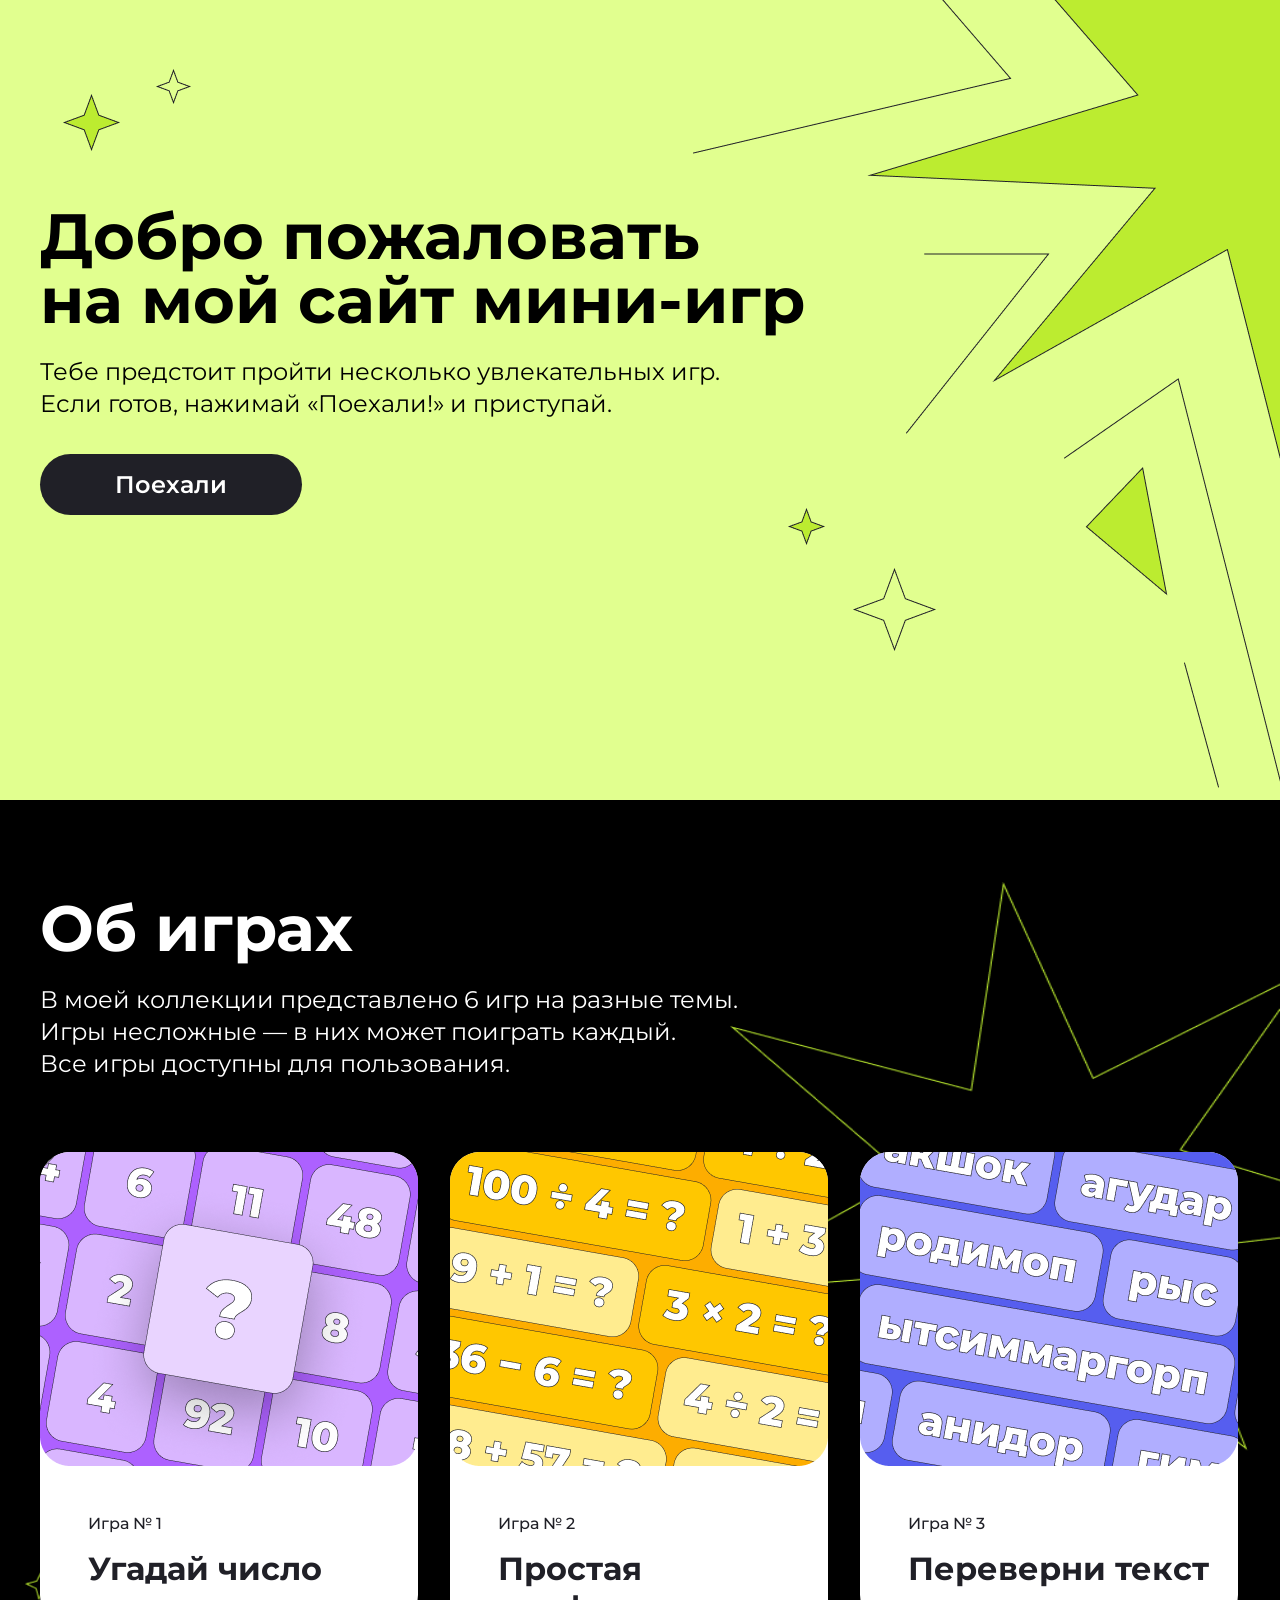
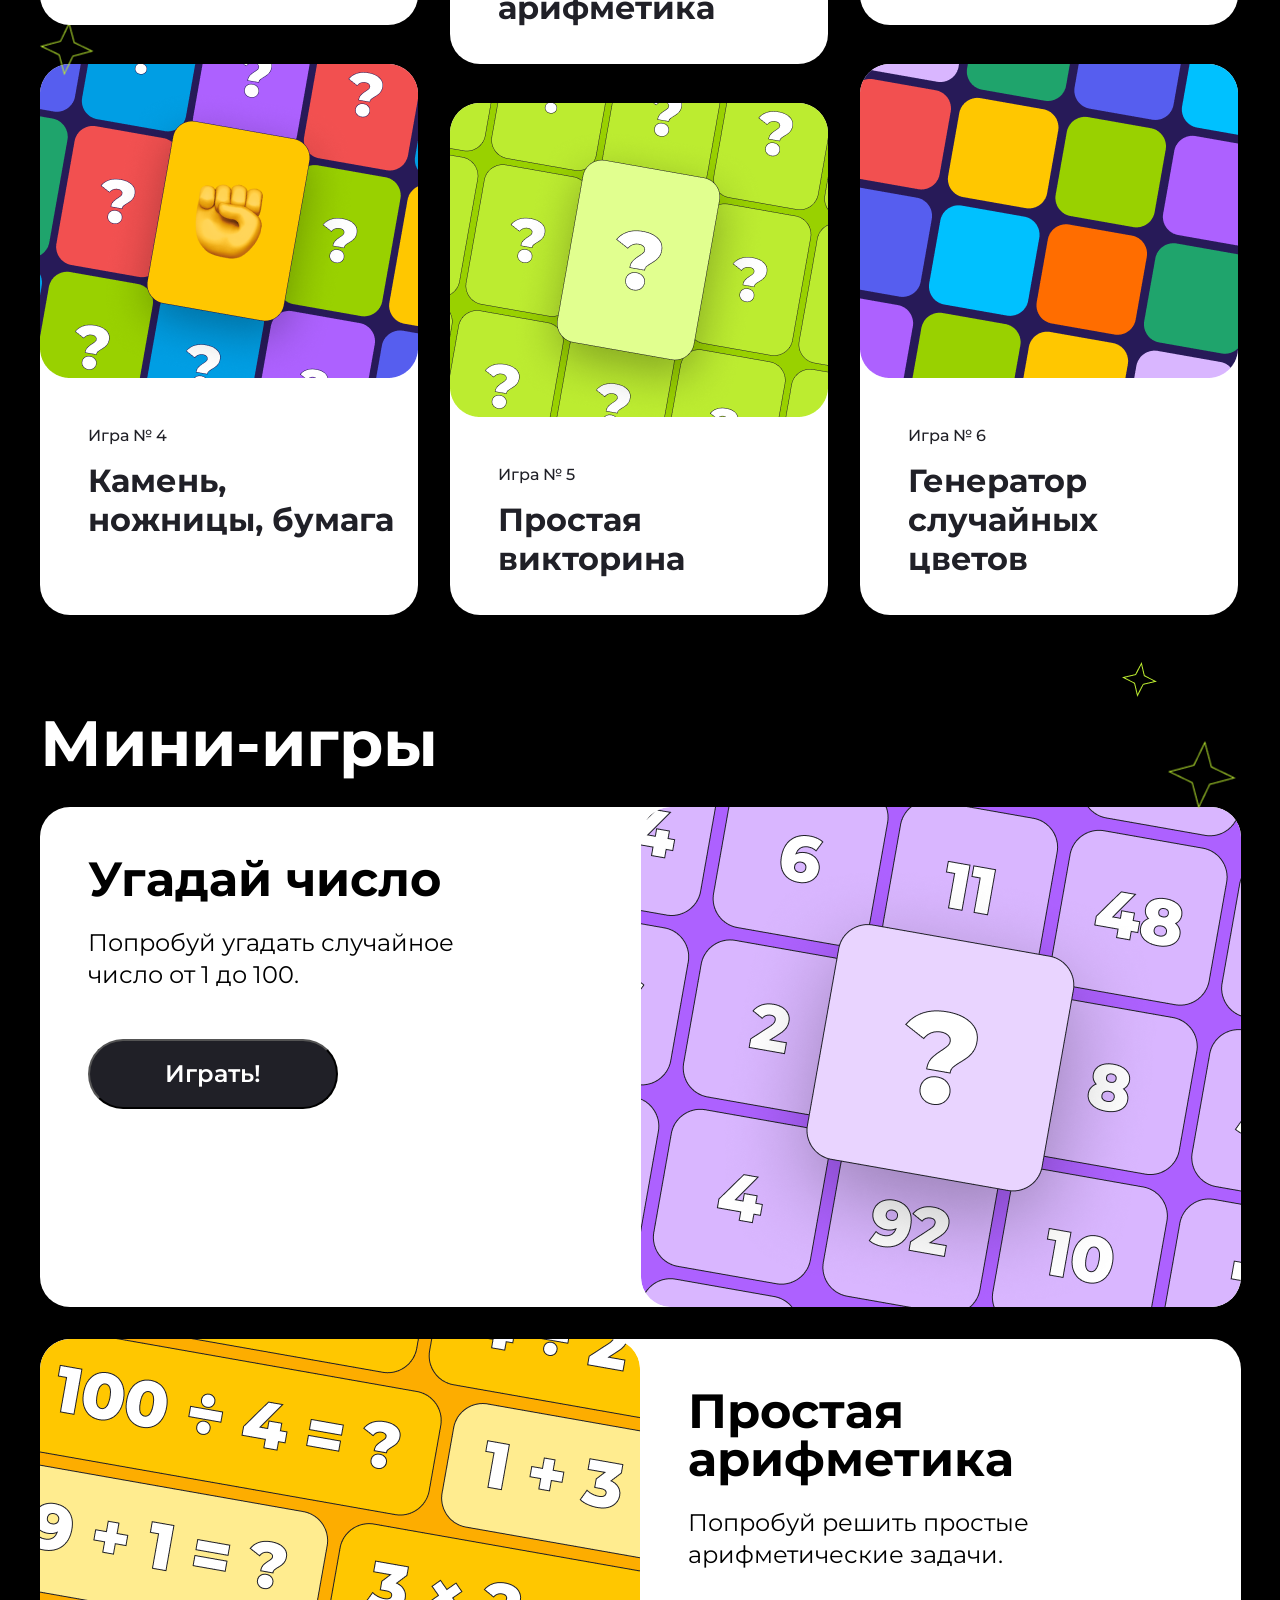
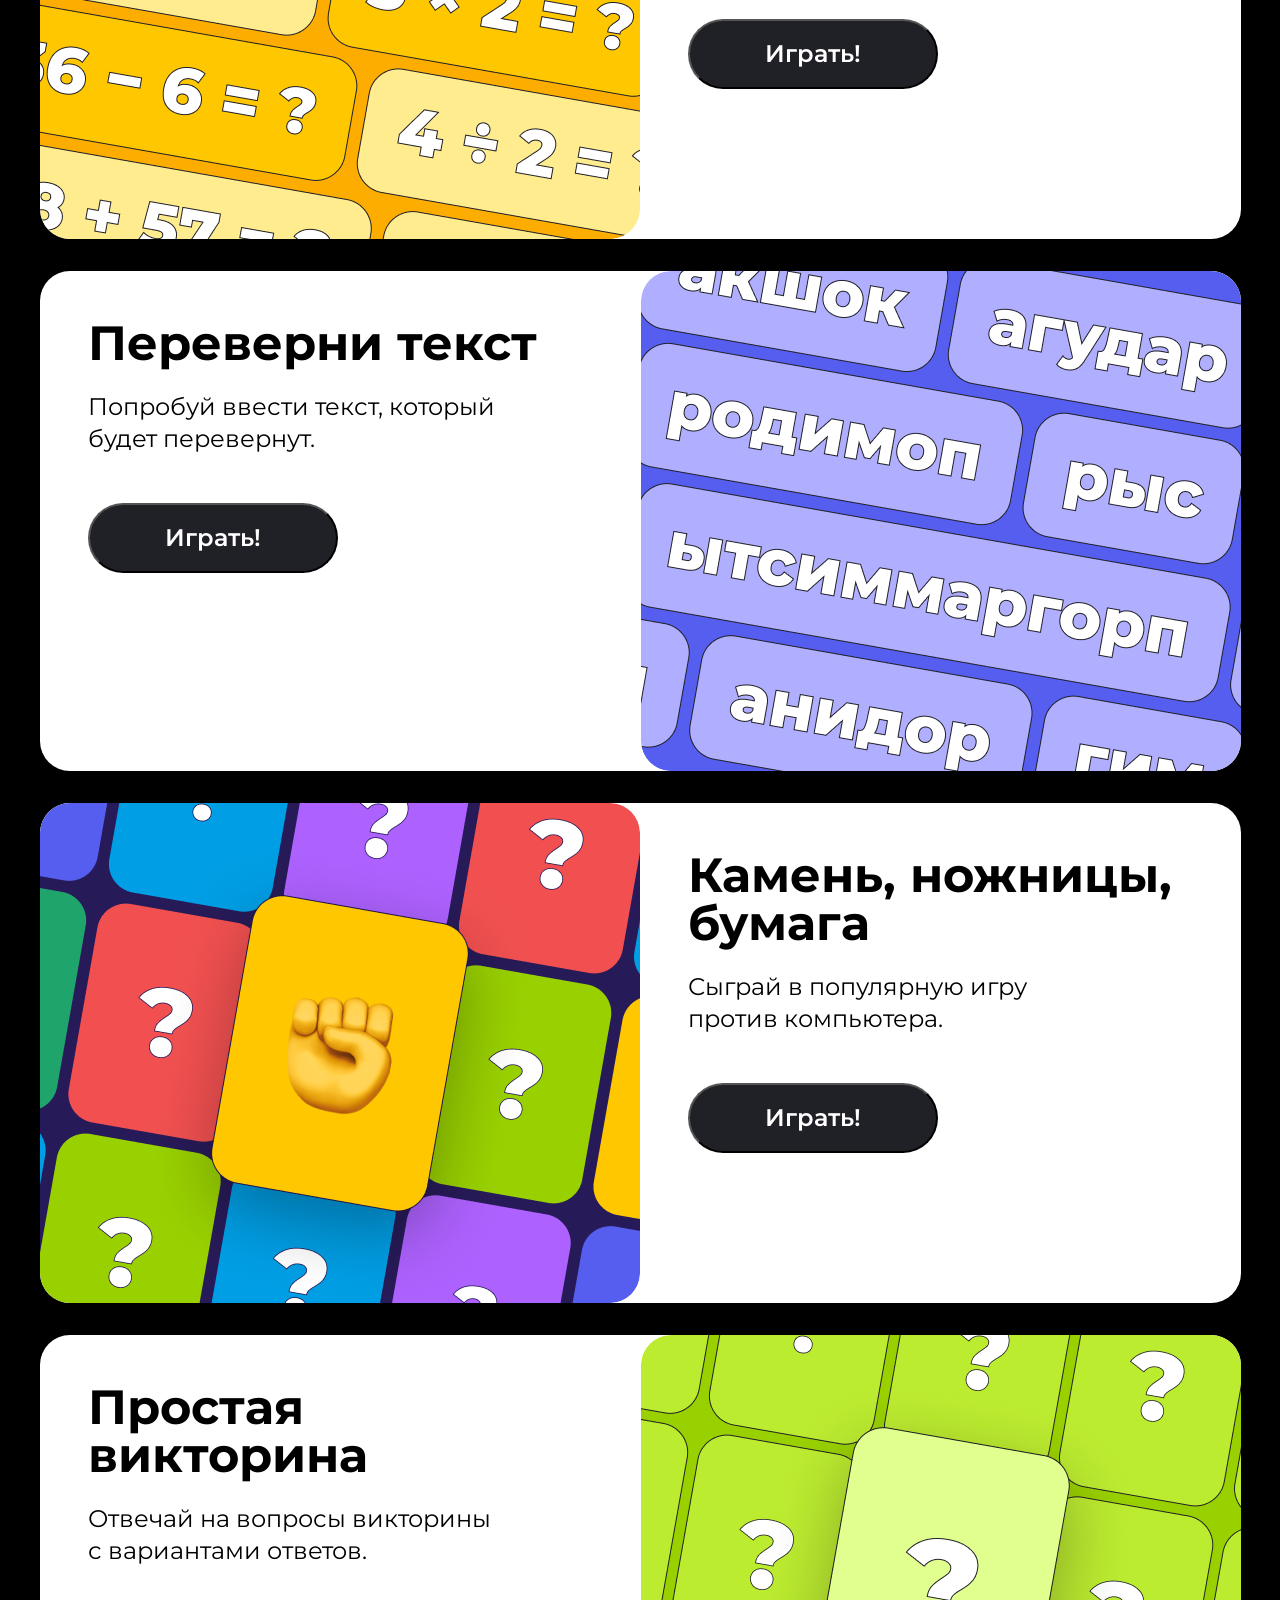
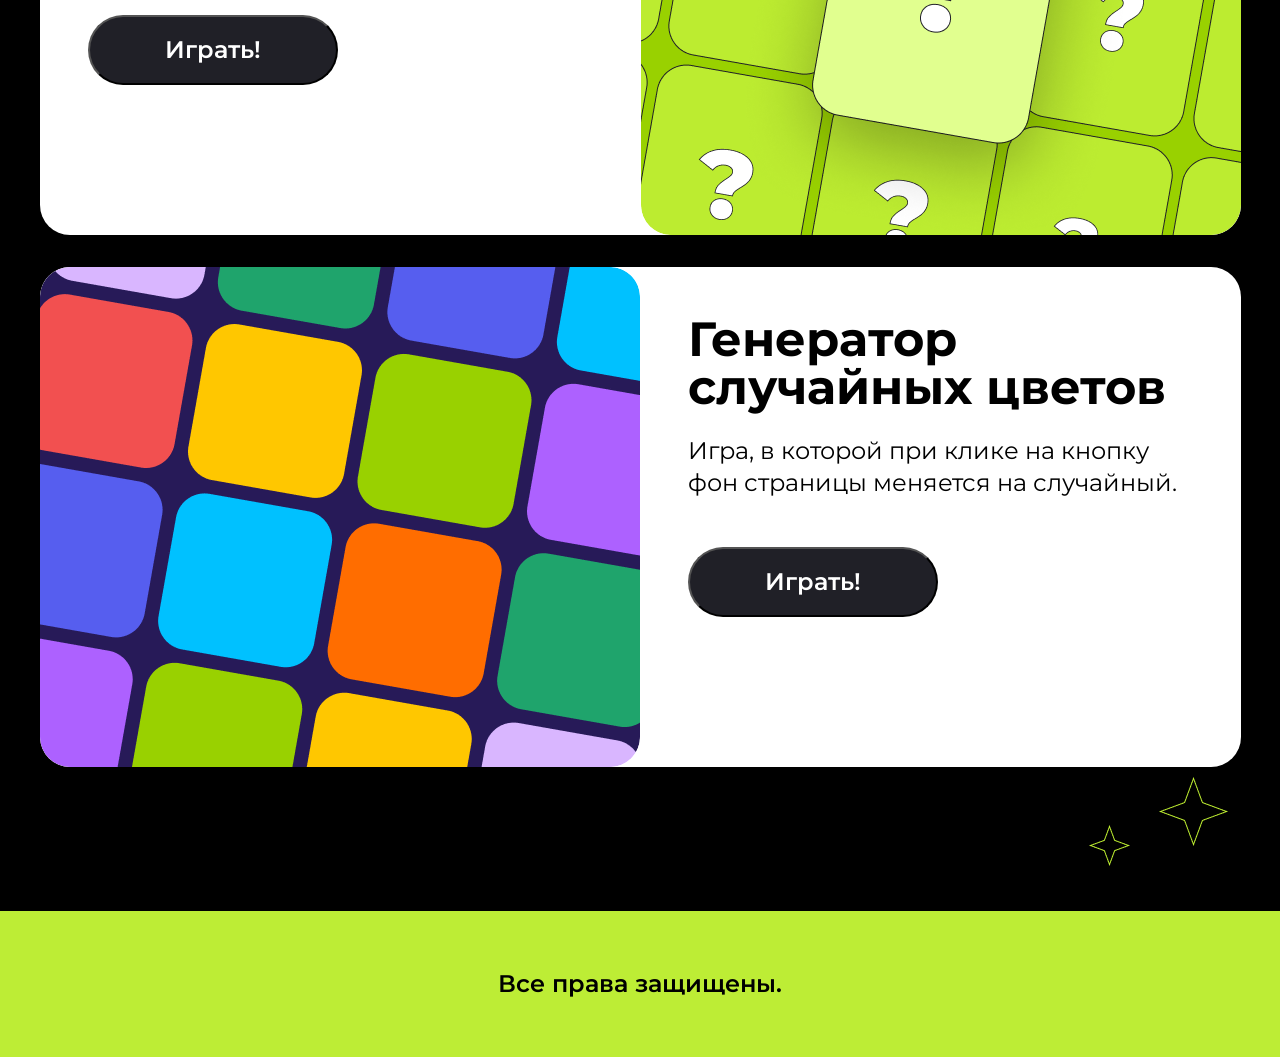
==== index.html @ a93969f9 "Добавление папки с ДЗ hw3" ====
<!DOCTYPE html>
<html lang="ru">

<head>
	<meta charset="UTF-8">
	<meta name="viewport" content="width=device-width, initial-scale=1.0">
	<title>Главная страница</title>
	<link rel="stylesheet" href="stile.css">
	<link rel="preconnect" href="https://fonts.googleapis.com">
	<link rel="preconnect" href="https://fonts.gstatic.com" crossorigin>
	<link href="https://fonts.googleapis.com/css2?family=Montserrat:ital,wght@0,100..900;1,100..900&display=swap"
		rel="stylesheet">
</head>

<body>
	<header class="top center">
		<img src="img/Group 1597880565.png" alt="star" class="vector">
		<img src="img/Star 4.png" alt="star" class="star-for">
		<img src="img/Star 5.png" alt="star" class="star-fife">
		<img src="img/Star 2.png" alt="star" class="star-two">
		<img src="img/Star 3.png" alt="star" class="star-free">
		<img src="img/Vector1.png" alt="vector" class="vector-one">
		<h1 class="title"> Добро пожаловать <br> на мой сайт мини-игр</h1>
		<p class="header-text" >Тебе предстоит пройти несколько увлекательных игр.  Если готов, нажимай «Поехали!» и
			приступай.
		</p>
		<a href="#smole-card_id" class="top-game">Поехали</a>
		<!--<button class="header-button button-go" > Поехали</button>-->
		
	</header> 

	<!--<div class="animation center">

		<p class="animation-text">Викторина</p>
		<img src="img/Starblack.png" alt="star" class="animation-star">
		<p class="animation-text">угадай число</p>
		<img src="img/Starblack.png" alt="star" class="animation-star">
		<p class="animation-text">Переверни текст</p>
		<img src="img/Starblack.png" alt="star" class="animation-star">
		<p class="animation-text">Простая арифметика</p>
		<img src="img/Starblack.png" alt="star" class="animation-star">
		<p class="animation-text">Камень, ножницы, бумага</p>
		<img src="img/Starblack.png" alt="star" class="animation-star">
		<p class="animation-text">Генератор случайных цветов</p>
		<img src="img/Starblack.png" alt="star" class="animation-star">*/
	</div>-->
	<section class="smole-card center" id="smole-card_id">
		<img src="img/Star 1.png" alt="star" class="star-one">
		<img src="img/Star 11.png" alt="star" class="star-eleven">
		<img src="img/Star 12.png" alt="star" class="star-twelve">

		<p class="card-header about-game"> Об играх</p>
		<p class="smole-card__text"> В моей коллекции представлено 6 игр на разные темы.<br> Игры несложные — в них	может
		поиграть каждый.<br>
		Все игры доступны для пользования.</p>
		<div class="card-game">  
			<div class="up">
				<a href=" #" class="game-box">
					<div class="box-cub first-game">
						<img src="img/card1.png" alt="game" class="img-box">
						<div class="box-game">
							<p class="game-namber">Игра № 1</p>
							<p class="game-name"> Угадай число</p>
						</div>

					</div>
				</a>
			
				<a href="#" class="game-box">
					<div class="box-cub second-game">
						<img src="img/card2.png" alt="game" class="img-box">
						<div class="box-game">
							<p class="game-namber">Игра № 2</p>
							<p class="game-name"> Простая арифметика</p>
						</div>

					</div>
				</a>
			
				<a href="#" class="game-box">
				<div class="box-cub third-game">
					<img src="img/card3.png" alt="game" class="img-box">
					<div class="box-game">
						<p class="game-namber">Игра № 3</p>
						<p class="game-name">Переверни текст </p>
				
					</div>
				</div>
				</a>
			
			</div>
			<div class="doWn">
				<a href="#" class="game-box">
				<div class="box-cub fourth-game">
					<img src="img/card4.png" alt="game" class="img-box" >
					<div class="box-game">
						<p class="game-namber">Игра № 4</p>
						<p class="game-name">Камень, ножницы, бумага</p>
					</div>
				</div>
				</a>
				<a href="#" class="game-box">
				<div class="box-cub fifth-game">
					<img src="img/card5.png" alt="game" class="img-box">
					<div class="box-game">
						<p class="game-namber">Игра № 5</p>
						<p class="game-name">Простая викторина</p>
				
					</div>
				</div>
				</a>
				<a href="#" class="game-box">	
				<div class="box-cub sixth-game">
					<img src="img/card6.png" alt="game" class="img-box">
					<div class="box-game">
						<p class="game-namber">Игра № 6</p>
						<p class="game-name">Генератор случайных цветов</p>
					
					</div>

				</div>
				</a>
			
			</div> 
		</div>
		

	</section>

	<section class="big-card center">
		<img src="img/Star 6.png" alt="star" class="star-six">
		<img src="img/Star 7.png" alt="star" class="star-seven">
		<img src="img/Star 8.png" alt="star" class="star-eight">
		<img src="img/Star 10.png" alt="star" class="star-ten">
		<p class="card-header">Мини-игры</p>
		<div class="box-full">
			<img src="img/cardbig1.png" alt="game" class="card-img">
			<div class="card-content">
				<p class="box-name">Угадай число</p>
				<p class="box-text">Попробуй угадать случайное <br> число от 1 до 100.</p>
				<button class="header-button"> Играть!</button>
			</div>

		</div>
		<div class="box-full big-box">
			<img src="img/cardbig2.png" alt="game" class="card-img">
			<div class="card-content">
				<p class="box-name">Простая арифметика</p>
				<p class="box-text">Попробуй решить простые арифметические задачи.</p>
				<button class="header-button"> Играть!</button>
			</div>

		</div>
		<div class="box-full ">
			<img src="img/cardbig3.png" alt="game" class="card-img">
			<div class="card-content">
				<p class="box-name">Переверни текст</p>
				<p class="box-text">Попробуй ввести текст, который <br> будет перевернут.</p>
				<button class="header-button">Играть!</button>
			</div>

		</div>

		<div class="box-full big-box">
			<img src="img/cardbig4.png" alt="game" class="card-img">
			<div class="card-content">
				<p class="box-name">Камень, ножницы, бумага</p>
				<p class="box-text">Сыграй в популярную игру <br> против компьютера.</p>
				<button class="header-button"> Играть!</button>
			</div>

		</div>
		<div class="box-full">
			<img src="img/cardbig5.png" alt="game" class="card-img">

			<div class="card-content">
				<p class="box-name">Простая викторина</p>
				<p class="box-text">Отвечай на вопросы викторины <br> с вариантами ответов.</p>
				<button class="header-button"> Играть!</button>
			</div>
		</div>
		<div class="box-full big-box">
			<img src="img/cardbig6.png" alt="game" class="card-img">
			<div class="card-content">
				<p class="box-name">Генератор случайных цветов</p>
				<p class="box-text">Игра, в которой при клике на кнопку фон страницы меняется на случайный.</p>
				<button class="header-button"> Играть!</button>
			</div>

		</div>
	</section>
	<footer class="footer">
		<p class="footer-text">
			Все права защищены.
		</p>
	</footer>
<script src="java.js"></script>
</body>

</html>
---- stile.css ----
*{margin: 0;
	padding: 0;}
.center {
	padding-left: calc(50% - 600px);
	padding-right: calc(50% - 600px);
}
html{
	 scroll-behavior: smooth;
}
body {
	font-family: "montserrat", sans-serif;

}

a,
input,
button,
select {
	font-family: "montserrat", sans-serif;
}
.top{height: 800px;
    background-image:url(img/header.jpg);
	background-repeat: no-repeat;
  	background-position: center;
  	background-size: cover;
	position: relative;
}
.vector{
	position: absolute;
	right: 0;
}
.vector-one{
	opacity: 0;
}
.star-for{
	position: absolute;
	width: 83px;
	height: 83px;
	border-width: 1px;
	bottom: 149px;
	right: 344px;
}
.star-fife{
	position: absolute;
	width: 37px;
	height: 37px;
	border-width: 1px;
	opacity: 1;
	bottom: 255px;
	right: 455px;
}
.star-free{
	position: absolute;
	width: 35px;
	height: 35px;
	border-width: 1px;
	opacity: 1;
	top: 69px;
	left: 156px;
}
.star-two{
	position: absolute;
	width: 57px;
	height: 57px;
	border-width: 1px;
	opacity: 1;
	top: 94px;
	left: 63px;
}
.title{max-width: 769px;
	font-family: Montserrat;
	font-weight: 700;
	font-style: Bold;
	font-size: 64px;
	line-height: 100%;
	letter-spacing: 0px;
	vertical-align: middle;
	padding-top: 45px;
	padding-bottom: 24px;
}
.header-text{max-width: 720px;
	font-family: Montserrat;
	font-weight: 400;
	font-style: Regular;
	font-size: 24px;
	line-height: 32px;
	letter-spacing: 0px;
	vertical-align: middle;
	margin-bottom: 48px;

}

/*.animation{display: flex;
	gap:51px;
background-color:#BCEC30;
border-width: 1px;
opacity: 1;
padding-top: 27px;
padding-bottom: 27px;
}
.animation-star{
width: 35px;
height: 35px;
}
.animation-text{
font-family: Montserrat;
font-weight: 700;
font-style: Bold;
font-size: 30px;
letter-spacing: 4%;
vertical-align: middle;
text-transform: uppercase;
}*/
.smole-card{
	position: relative;
	background-color:black;
    opacity: 1;

}


.card-game{
	display: grid;
	grid-template-columns: repeat(12, 1fr);
	gap: 32px;
	row-gap: 0;
	

}
.star-one{
	position: absolute;
	width: 584px;
	height: 600px;
	border-width: 1px;
	opacity: 1;
	top: 82px;
	right: 0;
}
.star-eleven{
	position: absolute;
	width: 31px;
	height: 31px;
	border-width: 1px;
	opacity: 1;
	top: 770px;
	left: 25px;
}
.star-twelve{
	position: absolute;
	width: 54px;
	height: 54px;
	border-width: 1px;
	opacity: 1;
	top: 822px;
	left: 40px;
}

.card-header{
	padding-top: 96px;
	color:#FFFFFF;
	font-family: Montserrat;
	font-weight: 700;
	font-style: Bold;
	font-size: 64px;
	line-height: 100%;
	letter-spacing: 0px;
	vertical-align: middle;
}
.smole-card__text{
	margin-top: 24px;
	color:#FFFFFF;
	font-family: Montserrat;
	font-weight: 400;
	font-style: Regular;
	font-size: 24px;
	line-height: 32px;
	letter-spacing: 0;
	vertical-align: middle;

}
.up{grid-column: span 12;
	margin-top: 72px;
	display: flex;
	gap: 32px;
	flex-wrap: wrap;
	z-index: 1;

}
.doWn{
	grid-column: span 12;
	display: flex;
	gap: 32px;
	align-items: flex-end;
	flex-wrap: wrap;
}

.box-cub{
	width: 378px;
	height: 473px;
	background-color:#FFFFFF;
	opacity: 1;
	border-radius: 30px;
	transition: all 1s;
	z-index: 1;
}
.box-cub:hover{
	transform: scale(1.05);
}

.second-game,.fifth-game{
	height: 512px;
}
.fourth-game,.sixth-game{height: 551px;
}

.box-name{
	font-family: Montserrat;
	font-weight: 700;
	font-style: Bold;
	font-size: 48px;
	line-height: 100%;
	letter-spacing: 0;
	vertical-align: middle;

}
.box-text{max-width: 490px;
	font-family: Montserrat;
	font-weight: 400;
	font-style: Regular;
	font-size: 24px;
	padding-top: 24px;
	line-height: 32px;
	letter-spacing: 0px;
	vertical-align: middle;

}
.game-namber{
	font-family: Montserrat;
	font-weight: 500;
	font-style: Medium;
	font-size: 16px;
	letter-spacing: 0px;
	padding-top: 40px;
	
	}
	.game-name{
		padding-top: 16px;
	}
a{
	color:#202027;
	text-decoration: none;
	font-family: Montserrat;
	font-weight: 700;
	font-style: Bold;
	font-size: 32px;
	letter-spacing: 0px;
	vertical-align: middle;
}

.box-game{padding-left: 48px;
    display: flex;
    width: 306px;
    flex-direction: column;
    align-items: flex-start;
}

.big-card{
	position: relative;
	background-color:black;
	display: flex;
    gap: 32px;
    flex-wrap: wrap;
    flex-direction: column;
	padding-bottom: 144px;

}
.star-six{
	position: absolute;
	width: 68px;
	height: 68px;
	border-width: 1px;
	opacity: 1;
	top: 126px;
	right: 44px;
}
.star-seven{
	position: absolute;
	width: 35px;
	height: 35px;
	border-width: 1px;
	opacity: 1;
	top:47px;
	right: 123px;
}
.star-eight{
	position: absolute;
	width: 69px;
	height: 69px;
	border-width: 1px;
	opacity: 1;
	bottom: 65px;
	right: 52px;
}
.star-ten{
	position: absolute;
	width: 41px;
	height: 41px;
	border-width: 1px;
	opacity: 1;
	bottom: 45px;
	right:  150px;

}
.card-img{
	width: 600;
	height: 500;
	opacity: 1;
	border-radius: 30px;

}
.box-full{
	display: flex;
    background-color: #FFFFFF;
    border-radius: 30px;
    flex-direction: row-reverse;
    justify-content: space-between;

}
.big-box{
    display: flex;
    flex-direction: row;
}
.card-content{
	width: 505px;
	display: flex;
    padding: 48px 48px;
    flex-direction: column;
    flex-wrap: wrap;
    align-items: flex-start;

}

.top-game{
	color: white;
	background-color:#202027;
	opacity: 1;
	border-radius: 60px;
	padding: 16px 75px;
	font-family: Montserrat;
	font-weight: 600;
	font-style: SemiBold;
	font-size: 24px;
	line-height: 142%;
	letter-spacing: 0%;
	text-align: center;
	cursor: pointer;
	transition: 1.5s;

}
.top-game:hover{
	color:black;
	background-color:#FFFFFF;
}
.header-button{
	margin-top: 48px;
	background-color:#202027;
	opacity: 1;
	border-radius: 60px;
	padding: 16px 75px;
	font-family: Montserrat;
	font-weight: 600;
	font-style: SemiBold;
	font-size: 24px;
	color: #FFFFFF;
	line-height: 142%;
	letter-spacing: 0%;
	text-align: center;
	cursor: pointer;
	transition: 1.5s;
}
.header-button:hover{
	color:black;
	background-color:#FFFFFF;
}
.footer{
	background-color:#BDED35;

}
.footer-text{
	font-family: Montserrat;
	font-weight: 600;
	font-size: 24px;
	line-height: 100%;
	letter-spacing: 0px;
	text-align: center;
	vertical-align: middle;
	padding: 61px;
}

@media (max-width: 1024px){
	.center {
   		padding-left: 16px;
   		 padding-right: 16px;
 	}
	.top{
		height: 700px;
		position: relative;
		
	}
	
	.box-full {
    	width: 100%;
   	 	
	}

	.card-game {
    display: flex;
    gap: 32px;
    row-gap: 0;
	z-index: 1;

	}
	
	.vector {
		width: 400px;
		height: 400px;
    	position: absolute;
    	right: 0;
	}
	.star-one {
    	position: absolute;
   		 width: 400px;
   		 height: 500px;
    	border-width: 1px;
    	opacity: 1;
    	top: 82px;
    	right: 0;}
	.star-for {
        
        position: absolute;
        width: 50px;
        height: 50px;
        border-width: 1px;
        bottom: 150px;
        right: 180px;
    
	}
	.star-fife {
    	position: absolute;
    	width: 37px;
    	height: 37px;
    	border-width: 1px;
    	opacity: 1;
   		 bottom: 220px;
    	right: 260px;
	}
	.smole-card{
		position: relative;
	}
	.smole-card__text{
		padding-bottom: 40px;
	}
	.up{
		margin-top: 0;
	}
	.doWn{
		z-index: 1;
	}
	.game-namber{
		padding-top: 40px;
	}
	.game-name{
		font-family: Montserrat;
		font-weight: 700;
		font-style: Bold;
		font-size: 32px;
		line-height: 100%;
		letter-spacing: 0px;
		vertical-align: middle;


	}
	.box-cub {
    width: 378px;
    height: 551px;
 }
} 


@media (max-width: 767px){

	.center {
   	 padding-left: 16px;
   	 padding-right: 16px;
 	}
	.top{
		height: 700px;
		position: relative;
	}
	.title{
		padding-top: 146px;
		font-family: Montserrat;
		font-weight: 700;
		font-style: Bold;
		font-size: 40px;
		line-height: 100%;
		letter-spacing: 0%;
		text-align: center;
		vertical-align: middle;
	 }
	.header-text{
		font-family: Montserrat;
		font-weight: 400;
		font-style: Regular;
		font-size: 16px;
		line-height: 100%;
		letter-spacing: 0px;
		text-align: center;
		vertical-align: middle;
		margin-bottom: 36px;
	 }
    .top-game{padding: 16px 103px;
		font-family: Montserrat;
		font-weight: 600;
		font-style: SemiBold;
		font-size: 16px;
		margin-left: 25px;
		line-height: 142%;
		letter-spacing: 0%;
		text-align: center;
		color: white;

	 }
	 .vector,
	 .star-one,
	 .star-eleven,
	 .star-twelve,
	 .star-six,
	 .star-seven,
	 .star-eight,
	 .star-ten
	 {
		display: none;
	 }
	.vector-one{
		position: absolute;
		width: 147px;
		height: 147px;
		opacity: 1;
		right: 0;
		top: 0;
		border-width: 1px;
	}
	
	.star-two{
		width: 35px;
		height: 35px;
		opacity: 1;
		top: 97px;
		left: 38px;
		border-width: 1px;

	}
	.star-free{
		width: 21px;
		height: 21px;
		opacity: 1;
		top: 64px;
		left: 92px;
		border-width: 1px;

	}
	.star-for{
		position: absolute;
		width: 39px;
		height: 41px;
		opacity: 1;
		bottom: 79px;
		right: 34px;
		border-width: 1px;
	}
	.star-fife{
		
		width: 18;
		height: 18;
		opacity: 1;
		bottom: 125px;
		right: 86px;
		border-width: 1px;

	}
	.about-game,.smole-card__text{
		display: none;
	}
	
	.card-header{
		left: 0;
		padding-top: 48px;
		padding-bottom: 24px;
		display: block;
		font-family: Montserrat;
		font-weight: 700;
		font-style: Bold;
		font-size: 40px;
		line-height: 100%;
		letter-spacing: 0px;
		vertical-align: middle;

	}
    .smole-card{
	 display: none;
    }
	.game-name{
		font-family: Montserrat;
		font-weight: 700;
		font-style: Bold;
		font-size: 32px;
		line-height: 100%;
		letter-spacing: 0px;
		vertical-align: middle;


	}
	.big-card{
		padding-bottom: 9px;
	}
	.box-full{
		display: flex;
		flex-direction: column;
		width: 343px;
	}
	.card-content{
		padding: 29px;
		width: 285px;}
	.box-name{
		width: 100%;
		font-family: Montserrat;
		font-weight: 700;
		font-style: Bold;
		font-size: 32px;
		line-height: 40px;
		letter-spacing: 0px;
		vertical-align: middle;
		padding-bottom: 16px;

	}
	.box-text{padding-top: 0;
		padding-bottom: 32px;
		width: 285px;
		font-family: Montserrat;
		font-weight: 400;
		font-size: 16px;
		line-height: 100%;
		letter-spacing: 0px;
		vertical-align: middle;
		line-height: 20px;

	}
	.header-button{
		width: 285px;
		margin-top: 0;
		font-weight: 600;
		font-size: 16px;
		line-height: 142%;
		letter-spacing: 0%;
		text-align: center;
		

	}
	.footer{
	height: 100px;
	}	
	.footer-text{
		font-family: Montserrat;
		font-weight: 600;
		font-style: SemiBold;
		font-size: 16px;
		line-height: 100%;
		letter-spacing: 0%;
		text-align: center;
		vertical-align: middle;
		padding: 40px 92px;
	}

}
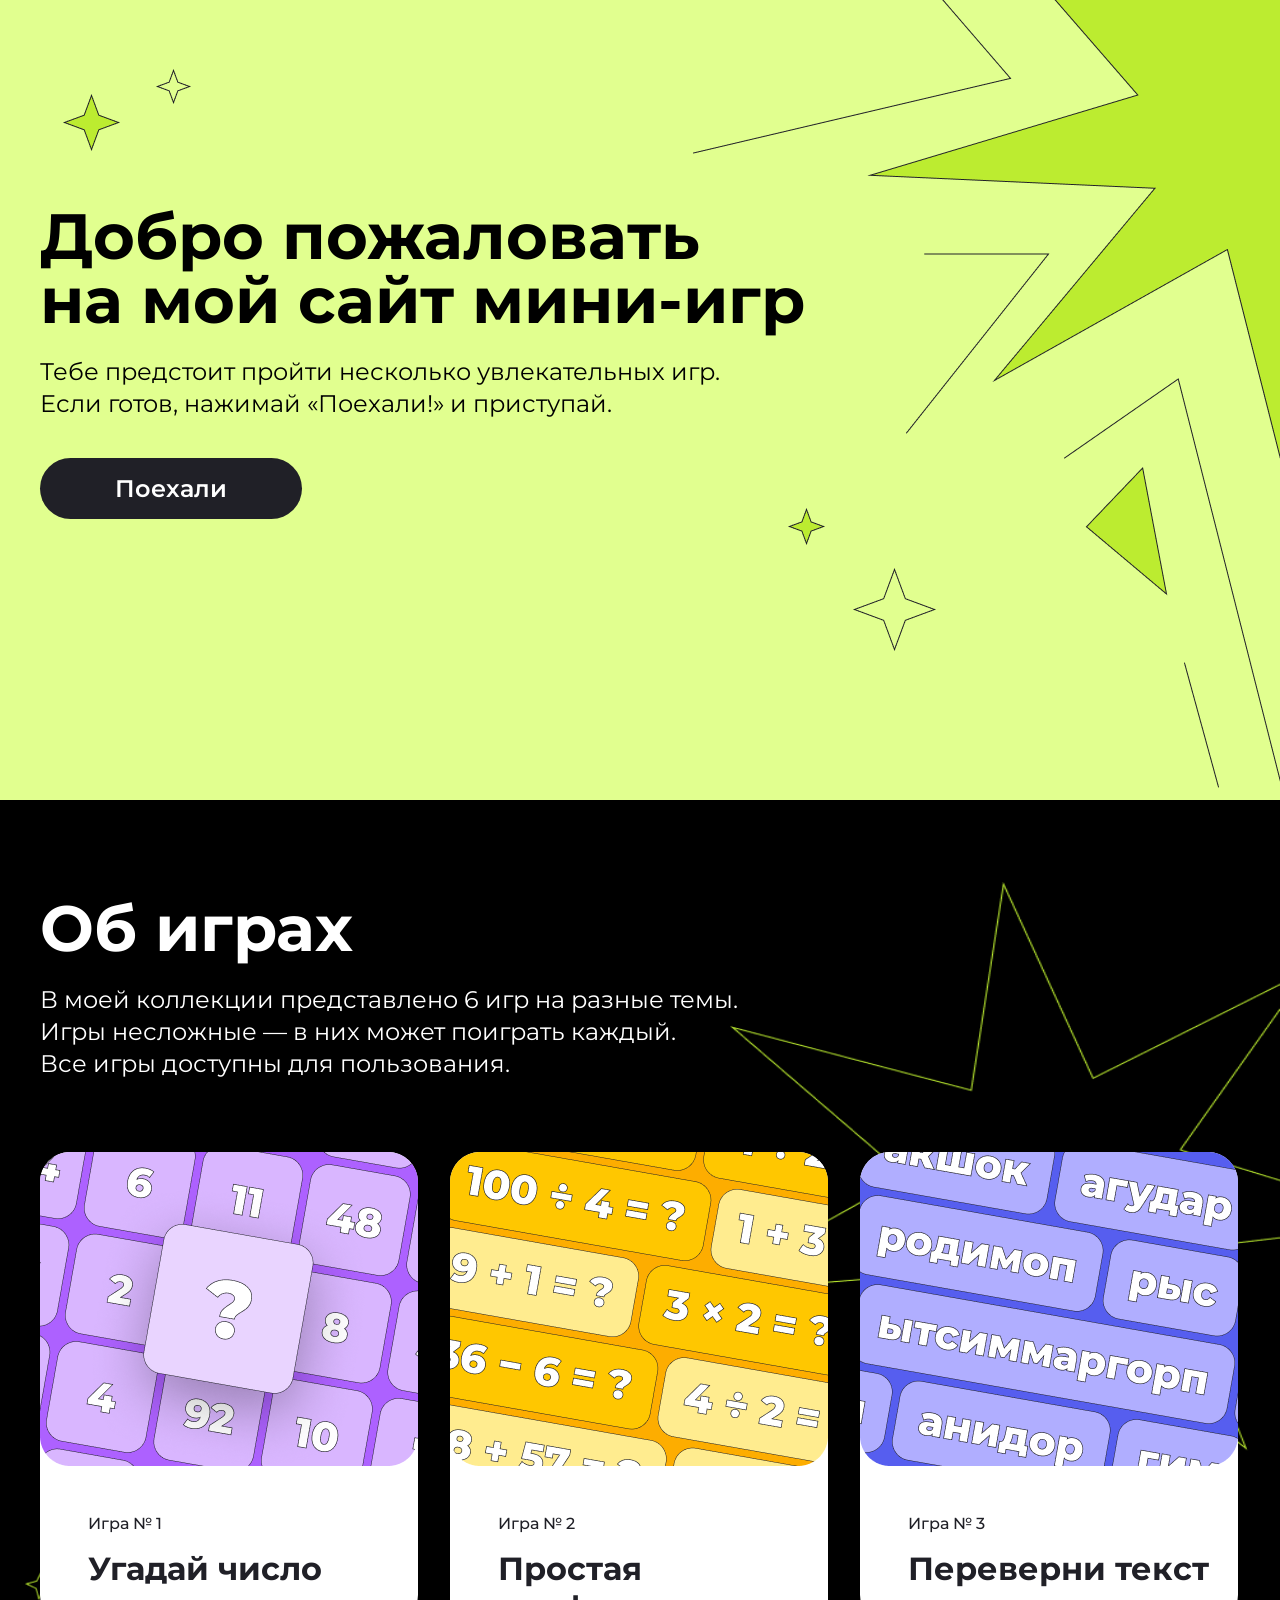
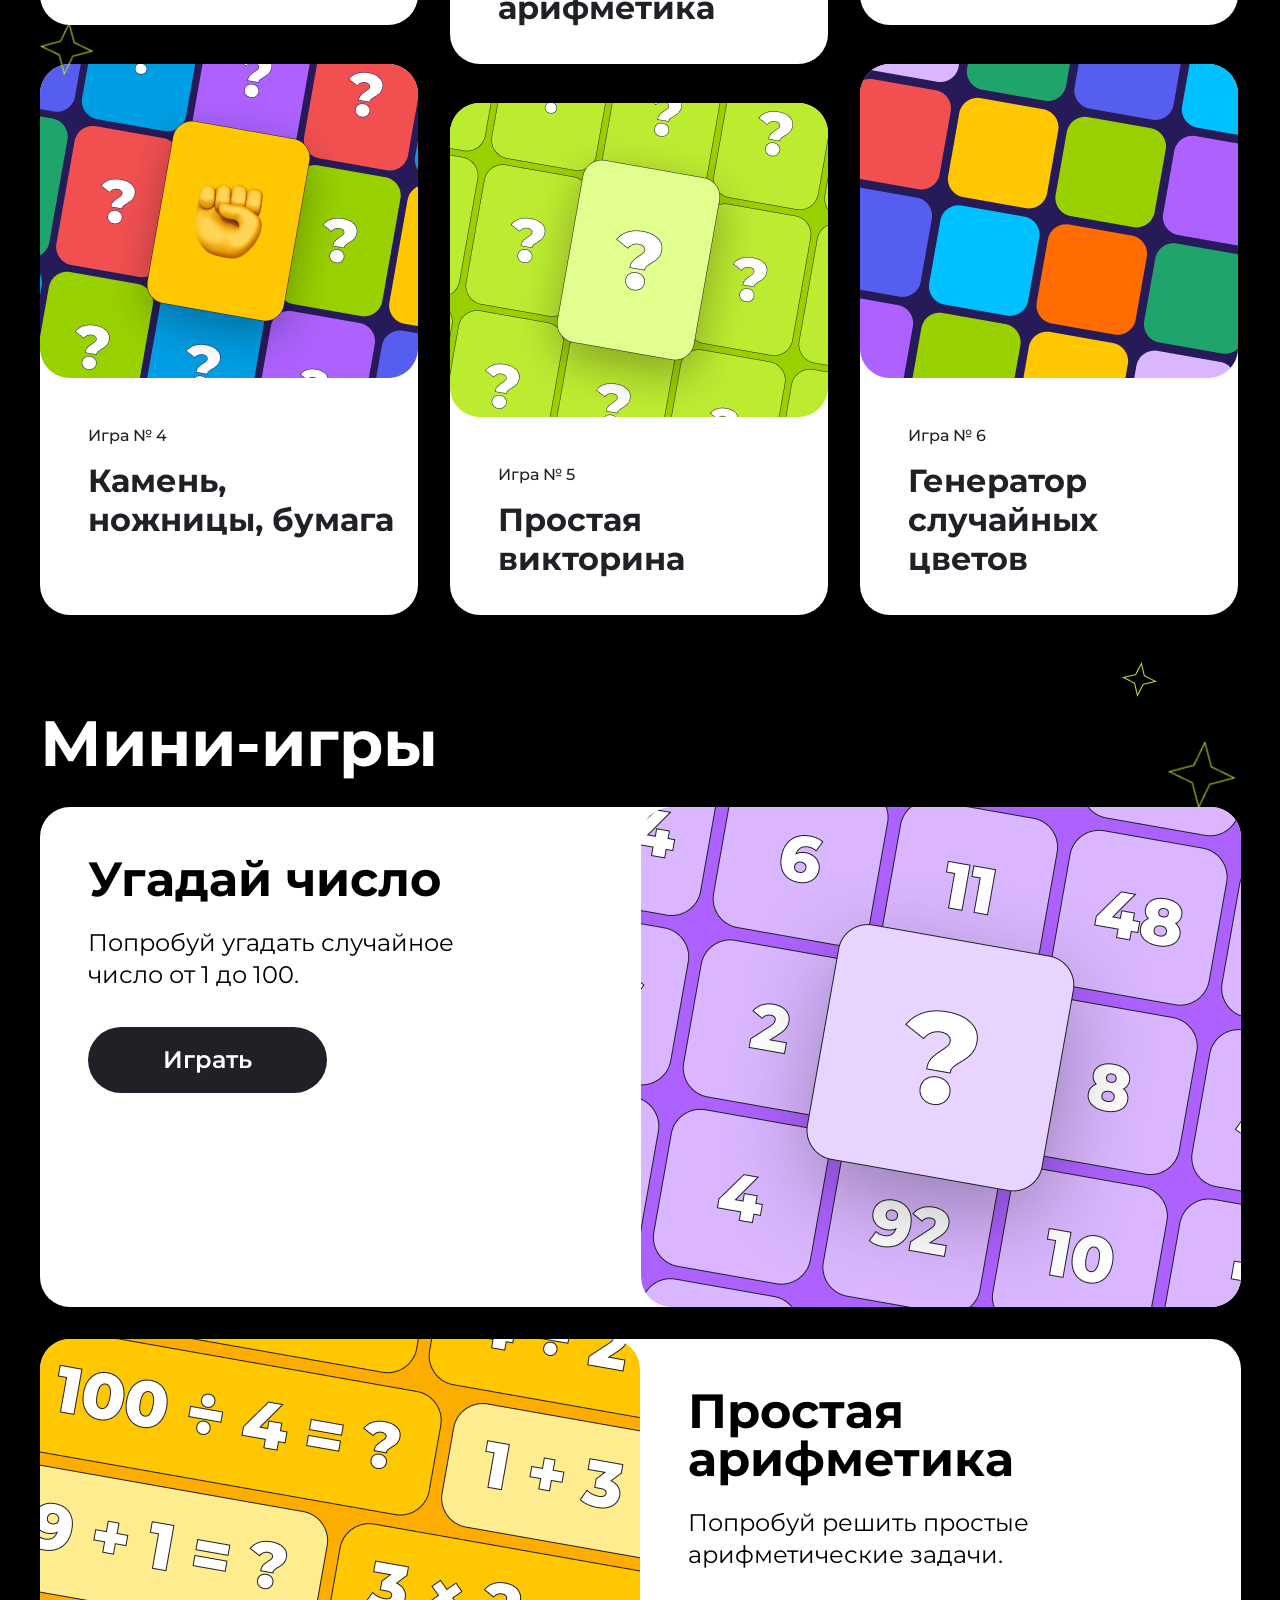
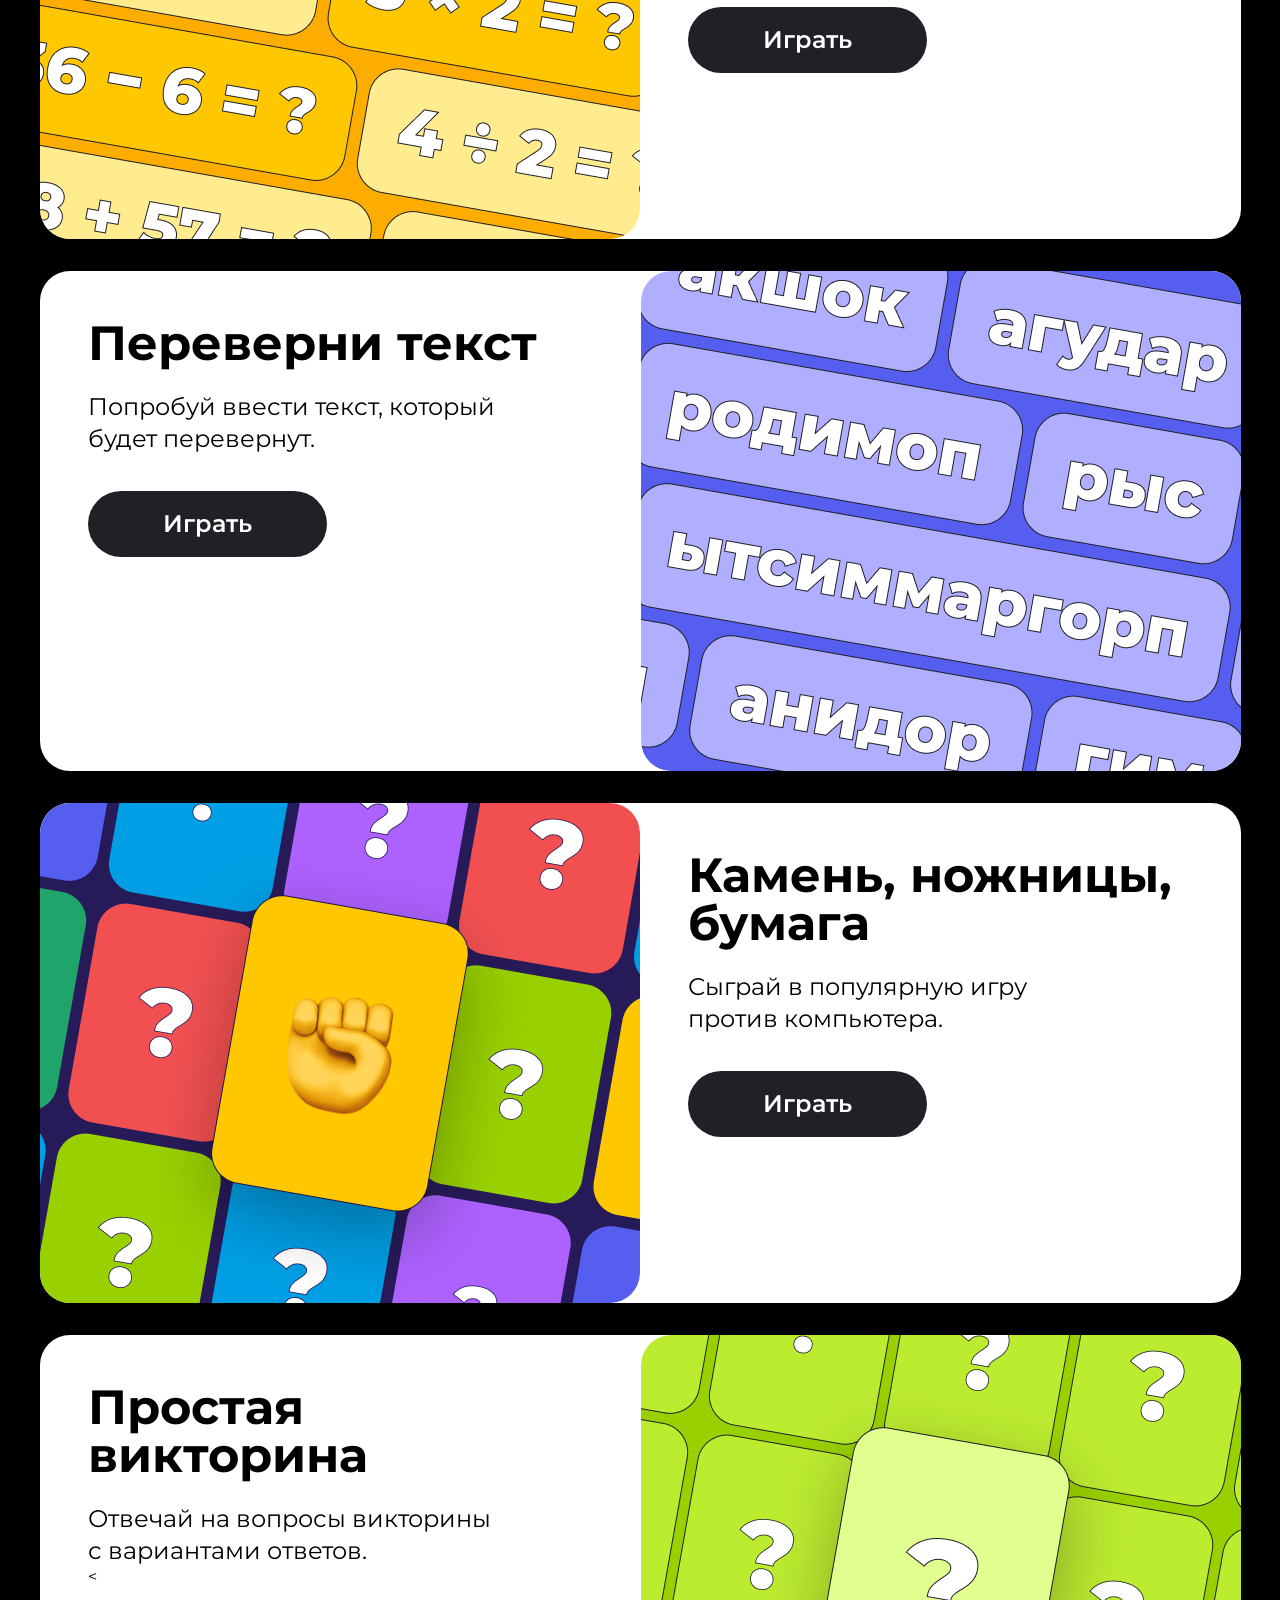
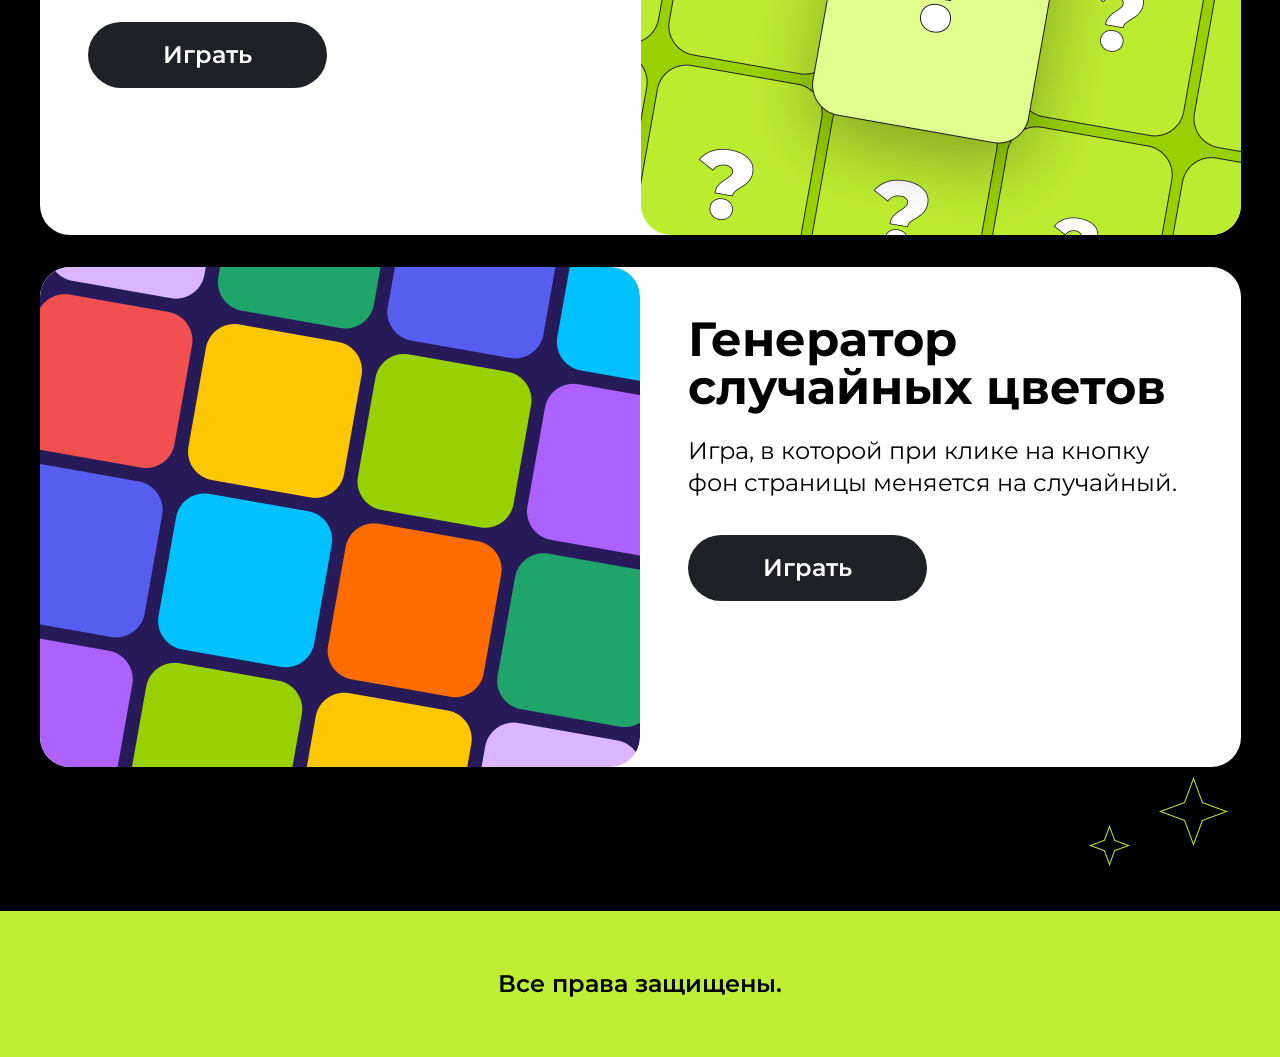
==== commit 4da2989c: "Добавление папки HW4 с домашним заданием, испровление ошибок на сайте игр" ====
--- a/index.html
+++ b/index.html
@@ -25,7 +25,7 @@
 			приступай.
 		</p>
 		<a href="#smole-card_id" class="top-game">Поехали</a>
-		<!--<button class="header-button button-go" > Поехали</button>-->
+	
 		
 	</header> 
 
@@ -56,7 +56,7 @@
 		<div class="card-game">  
 			<div class="up">
 				<a href=" #" class="game-box">
-					<div class="box-cub first-game">
+					<div class="box-cub first-game" id="first-game_id">
 						<img src="img/card1.png" alt="game" class="img-box">
 						<div class="box-game">
 							<p class="game-namber">Игра № 1</p>
@@ -67,7 +67,7 @@
 				</a>
 			
 				<a href="#" class="game-box">
-					<div class="box-cub second-game">
+					<div class="box-cub second-game" id="second-game_id">
 						<img src="img/card2.png" alt="game" class="img-box">
 						<div class="box-game">
 							<p class="game-namber">Игра № 2</p>
@@ -78,7 +78,7 @@
 				</a>
 			
 				<a href="#" class="game-box">
-				<div class="box-cub third-game">
+				<div class="box-cub third-game" id="third-game_id" >
 					<img src="img/card3.png" alt="game" class="img-box">
 					<div class="box-game">
 						<p class="game-namber">Игра № 3</p>
@@ -91,7 +91,7 @@
 			</div>
 			<div class="doWn">
 				<a href="#" class="game-box">
-				<div class="box-cub fourth-game">
+				<div class="box-cub fourth-game" id="fourth-game_id">
 					<img src="img/card4.png" alt="game" class="img-box" >
 					<div class="box-game">
 						<p class="game-namber">Игра № 4</p>
@@ -100,7 +100,7 @@
 				</div>
 				</a>
 				<a href="#" class="game-box">
-				<div class="box-cub fifth-game">
+				<div class="box-cub fifth-game" id="fifth-game_id">
 					<img src="img/card5.png" alt="game" class="img-box">
 					<div class="box-game">
 						<p class="game-namber">Игра № 5</p>
@@ -110,7 +110,7 @@
 				</div>
 				</a>
 				<a href="#" class="game-box">	
-				<div class="box-cub sixth-game">
+				<div class="box-cub sixth-game" id="sixth-game_id">
 					<img src="img/card6.png" alt="game" class="img-box">
 					<div class="box-game">
 						<p class="game-namber">Игра № 6</p>
@@ -138,7 +138,7 @@
 			<div class="card-content">
 				<p class="box-name">Угадай число</p>
 				<p class="box-text">Попробуй угадать случайное <br> число от 1 до 100.</p>
-				<button class="header-button"> Играть!</button>
+				<a href="#first-game_id" class="card-play">Играть</a>
 			</div>
 
 		</div>
@@ -147,7 +147,7 @@
 			<div class="card-content">
 				<p class="box-name">Простая арифметика</p>
 				<p class="box-text">Попробуй решить простые арифметические задачи.</p>
-				<button class="header-button"> Играть!</button>
+				<a href="#second-game_id" class="card-play">Играть</a>
 			</div>
 
 		</div>
@@ -156,7 +156,7 @@
 			<div class="card-content">
 				<p class="box-name">Переверни текст</p>
 				<p class="box-text">Попробуй ввести текст, который <br> будет перевернут.</p>
-				<button class="header-button">Играть!</button>
+				<a href="#third-game_id" class="card-play">Играть</a>
 			</div>
 
 		</div>
@@ -166,7 +166,7 @@
 			<div class="card-content">
 				<p class="box-name">Камень, ножницы, бумага</p>
 				<p class="box-text">Сыграй в популярную игру <br> против компьютера.</p>
-				<button class="header-button"> Играть!</button>
+				<a href="#fourth-game_id" class="card-play">Играть</a>
 			</div>
 
 		</div>
@@ -176,7 +176,7 @@
 			<div class="card-content">
 				<p class="box-name">Простая викторина</p>
 				<p class="box-text">Отвечай на вопросы викторины <br> с вариантами ответов.</p>
-				<button class="header-button"> Играть!</button>
+				<<a href="#fifth-game_id" class="card-play">Играть</a>
 			</div>
 		</div>
 		<div class="box-full big-box">
@@ -184,7 +184,7 @@
 			<div class="card-content">
 				<p class="box-name">Генератор случайных цветов</p>
 				<p class="box-text">Игра, в которой при клике на кнопку фон страницы меняется на случайный.</p>
-				<button class="header-button"> Играть!</button>
+				<a href="#sixth-game_id" class="card-play">Играть</a>
 			</div>
 
 		</div>
--- a/stile.css
+++ b/stile.css
@@ -86,7 +86,7 @@
 	line-height: 32px;
 	letter-spacing: 0px;
 	vertical-align: middle;
-	margin-bottom: 48px;
+	margin-bottom: 52px;
 
 }
 
@@ -274,6 +274,7 @@
 	padding-bottom: 144px;
 
 }
+
 .star-six{
 	position: absolute;
 	width: 68px;
@@ -340,7 +341,8 @@
 
 }
 
-.top-game{
+.top-game,
+.card-play{
 	color: white;
 	background-color:#202027;
 	opacity: 1;
@@ -357,6 +359,10 @@
 	transition: 1.5s;
 
 }
+.card-play{
+margin-top: 36px;
+}
+
 .top-game:hover{
 	color:black;
 	background-color:#FFFFFF;
@@ -503,7 +509,7 @@
 		font-weight: 700;
 		font-style: Bold;
 		font-size: 40px;
-		line-height: 100%;
+		line-height: 50px;
 		letter-spacing: 0%;
 		text-align: center;
 		vertical-align: middle;
@@ -513,18 +519,19 @@
 		font-weight: 400;
 		font-style: Regular;
 		font-size: 16px;
-		line-height: 100%;
+		line-height: 20px;
 		letter-spacing: 0px;
 		text-align: center;
 		vertical-align: middle;
-		margin-bottom: 36px;
+		margin-bottom: 52px;
 	 }
-    .top-game{padding: 16px 103px;
+    .top-game{
+		margin-left: 20px;
+		padding: 16px 103px;
 		font-family: Montserrat;
 		font-weight: 600;
 		font-style: SemiBold;
 		font-size: 16px;
-		margin-left: 25px;
 		line-height: 142%;
 		letter-spacing: 0%;
 		text-align: center;
@@ -553,6 +560,7 @@
 	}
 	
 	.star-two{
+		position: absolute;
 		width: 35px;
 		height: 35px;
 		opacity: 1;
@@ -562,6 +570,7 @@
 
 	}
 	.star-free{
+		position: absolute;
 		width: 21px;
 		height: 21px;
 		opacity: 1;
@@ -571,6 +580,7 @@
 
 	}
 	.star-for{
+		
 		position: absolute;
 		width: 39px;
 		height: 41px;
@@ -580,9 +590,9 @@
 		border-width: 1px;
 	}
 	.star-fife{
-		
-		width: 18;
-		height: 18;
+		position: absolute;
+		width: 18px;
+		height: 18px;
 		opacity: 1;
 		bottom: 125px;
 		right: 86px;
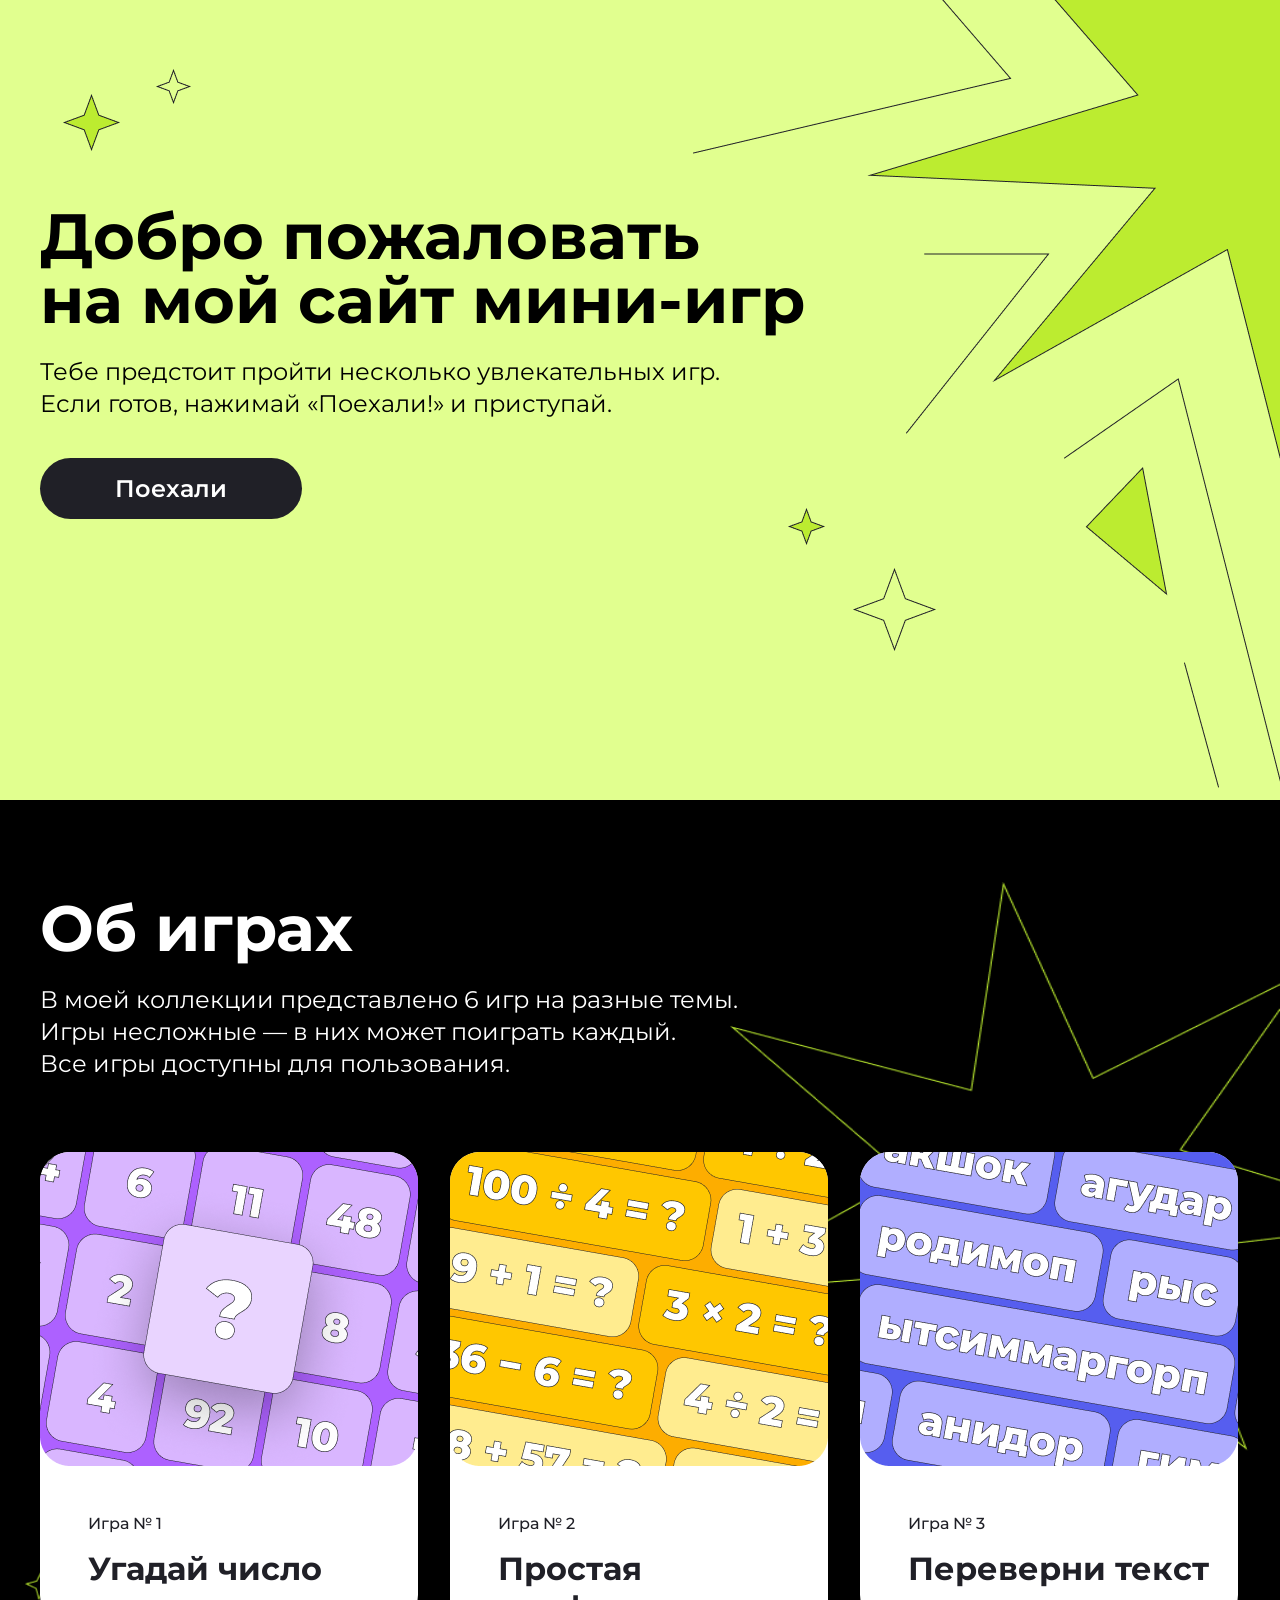
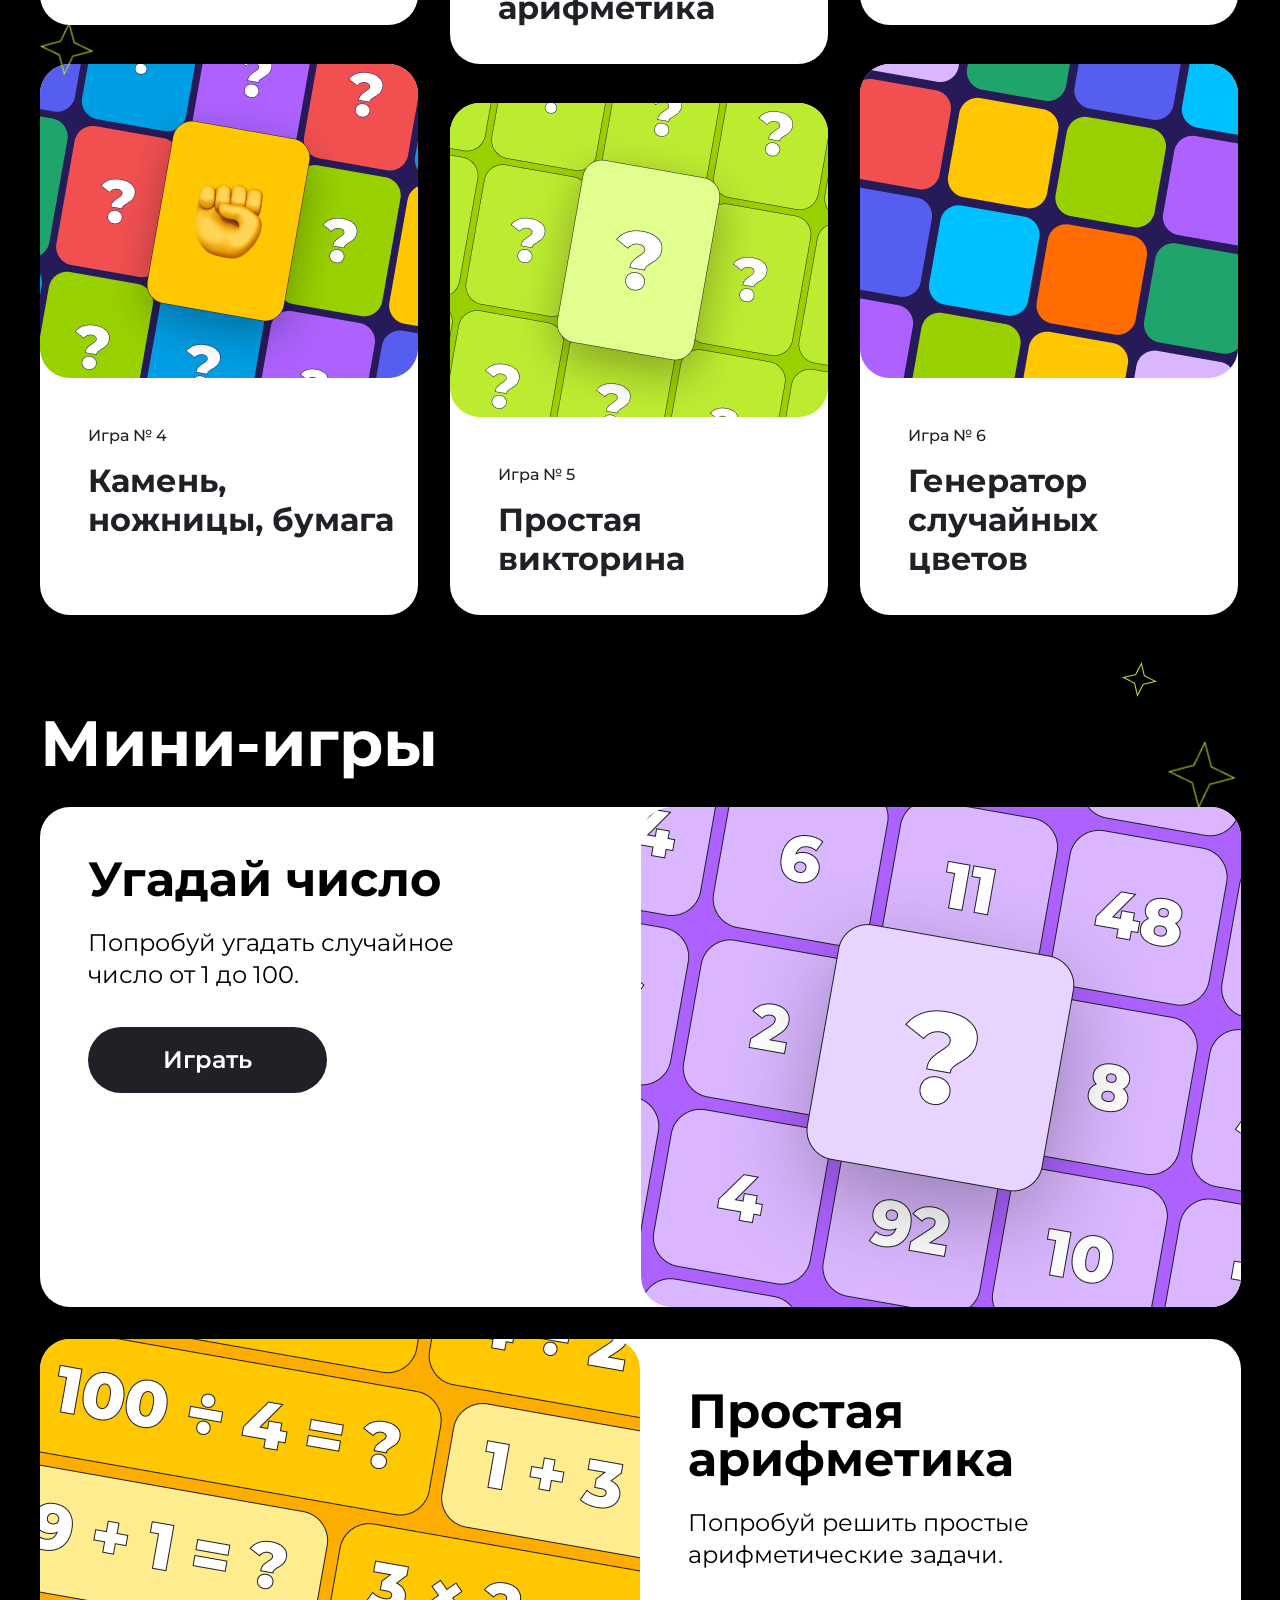
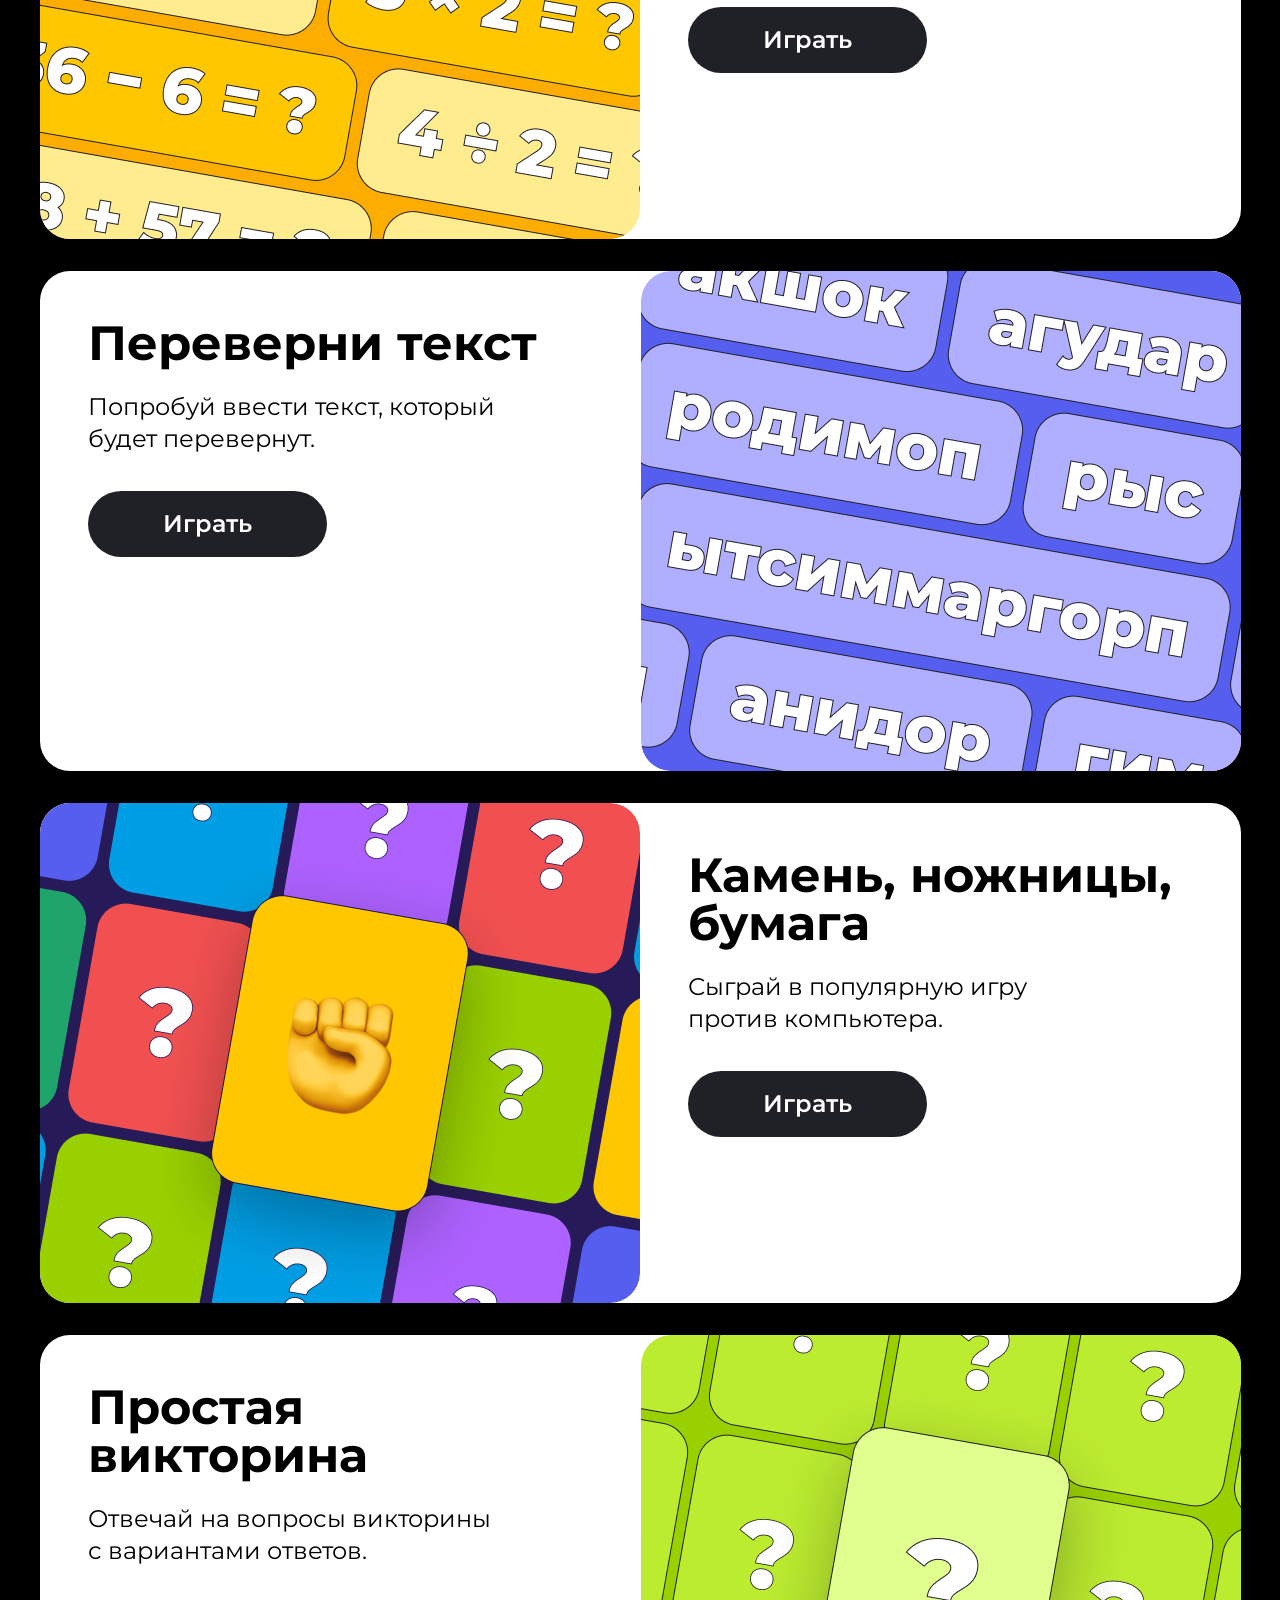
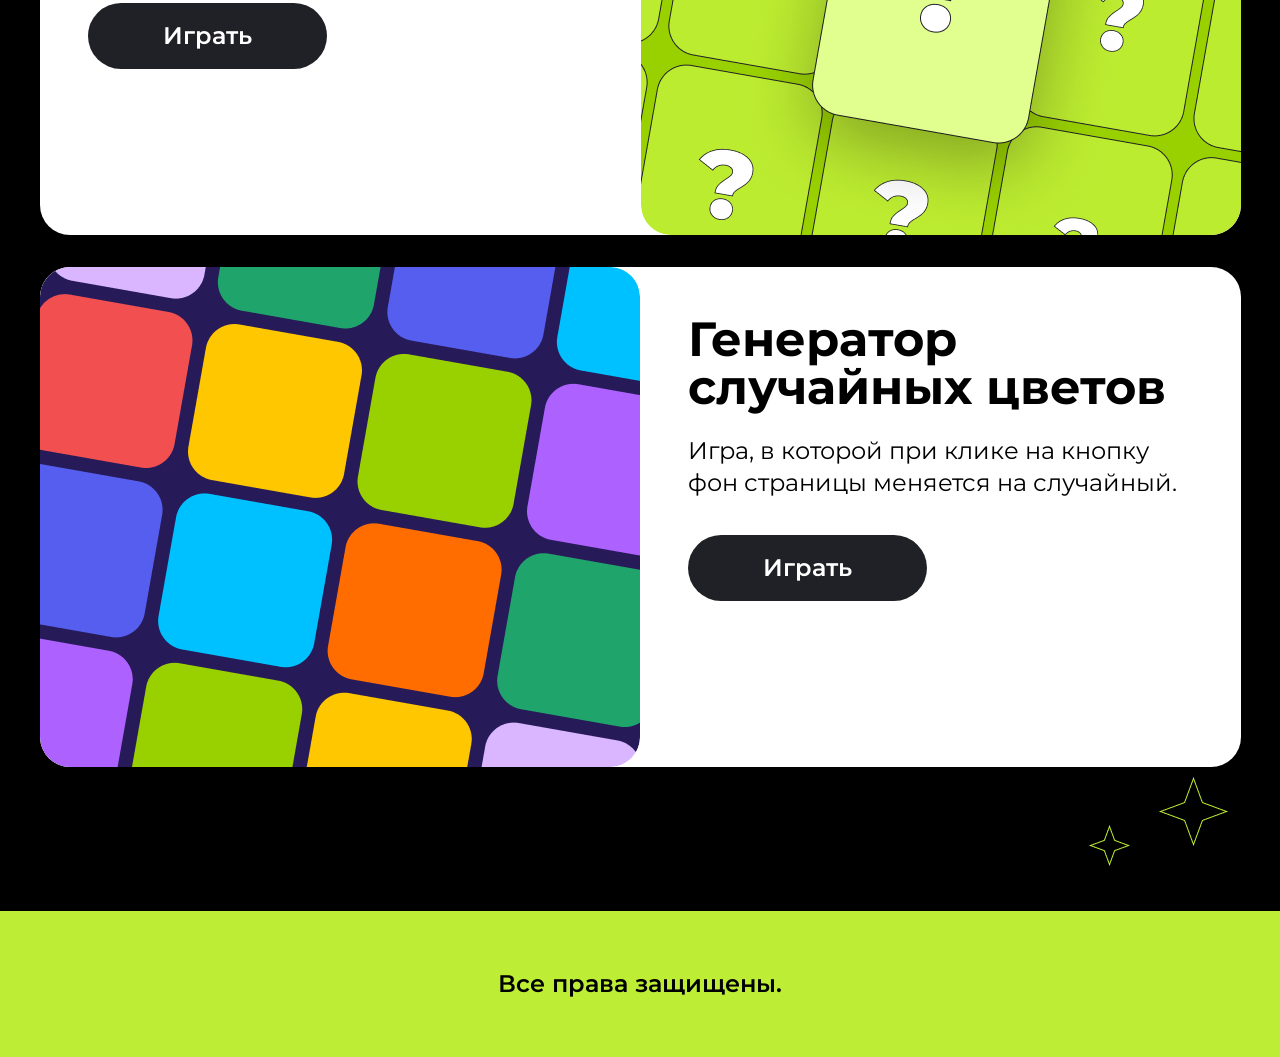
==== commit c3d1eed7: "сначала не поняла)), а потом поняла. Исправила" ====
--- a/index.html
+++ b/index.html
@@ -55,8 +55,8 @@
 		Все игры доступны для пользования.</p>
 		<div class="card-game">  
 			<div class="up">
-				<a href=" #" class="game-box">
-					<div class="box-cub first-game" id="first-game_id">
+				<a href="#first-game_id" class="game-box">
+					<div class="box-cub first-game" >
 						<img src="img/card1.png" alt="game" class="img-box">
 						<div class="box-game">
 							<p class="game-namber">Игра № 1</p>
@@ -66,8 +66,8 @@
 					</div>
 				</a>
 			
-				<a href="#" class="game-box">
-					<div class="box-cub second-game" id="second-game_id">
+				<a href="#second-game_id" class="game-box">
+					<div class="box-cub second-game">
 						<img src="img/card2.png" alt="game" class="img-box">
 						<div class="box-game">
 							<p class="game-namber">Игра № 2</p>
@@ -77,8 +77,8 @@
 					</div>
 				</a>
 			
-				<a href="#" class="game-box">
-				<div class="box-cub third-game" id="third-game_id" >
+				<a href="#third-game_id" class="game-box">
+				<div class="box-cub third-game"  >
 					<img src="img/card3.png" alt="game" class="img-box">
 					<div class="box-game">
 						<p class="game-namber">Игра № 3</p>
@@ -90,8 +90,8 @@
 			
 			</div>
 			<div class="doWn">
-				<a href="#" class="game-box">
-				<div class="box-cub fourth-game" id="fourth-game_id">
+				<a href="#fourth-game_id" class="game-box">
+				<div class="box-cub fourth-game" >
 					<img src="img/card4.png" alt="game" class="img-box" >
 					<div class="box-game">
 						<p class="game-namber">Игра № 4</p>
@@ -99,8 +99,8 @@
 					</div>
 				</div>
 				</a>
-				<a href="#" class="game-box">
-				<div class="box-cub fifth-game" id="fifth-game_id">
+				<a href="#fifth-game_id" class="game-box">
+				<div class="box-cub fifth-game" >
 					<img src="img/card5.png" alt="game" class="img-box">
 					<div class="box-game">
 						<p class="game-namber">Игра № 5</p>
@@ -109,8 +109,8 @@
 					</div>
 				</div>
 				</a>
-				<a href="#" class="game-box">	
-				<div class="box-cub sixth-game" id="sixth-game_id">
+				<a href="#sixth-game_id" class="game-box">	
+				<div class="box-cub sixth-game" >
 					<img src="img/card6.png" alt="game" class="img-box">
 					<div class="box-game">
 						<p class="game-namber">Игра № 6</p>
@@ -138,7 +138,7 @@
 			<div class="card-content">
 				<p class="box-name">Угадай число</p>
 				<p class="box-text">Попробуй угадать случайное <br> число от 1 до 100.</p>
-				<a href="#first-game_id" class="card-play">Играть</a>
+				<a href="#" class="card-play"id="first-game_id">Играть</a>
 			</div>
 
 		</div>
@@ -147,7 +147,7 @@
 			<div class="card-content">
 				<p class="box-name">Простая арифметика</p>
 				<p class="box-text">Попробуй решить простые арифметические задачи.</p>
-				<a href="#second-game_id" class="card-play">Играть</a>
+				<a href="#" class="card-play" id="second-game_id">Играть</a>
 			</div>
 
 		</div>
@@ -156,7 +156,7 @@
 			<div class="card-content">
 				<p class="box-name">Переверни текст</p>
 				<p class="box-text">Попробуй ввести текст, который <br> будет перевернут.</p>
-				<a href="#third-game_id" class="card-play">Играть</a>
+				<a href="#" class="card-play" id="third-game_id">Играть</a>
 			</div>
 
 		</div>
@@ -166,7 +166,7 @@
 			<div class="card-content">
 				<p class="box-name">Камень, ножницы, бумага</p>
 				<p class="box-text">Сыграй в популярную игру <br> против компьютера.</p>
-				<a href="#fourth-game_id" class="card-play">Играть</a>
+				<a href="#" class="card-play" id="fourth-game_id">Играть</a>
 			</div>
 
 		</div>
@@ -176,7 +176,7 @@
 			<div class="card-content">
 				<p class="box-name">Простая викторина</p>
 				<p class="box-text">Отвечай на вопросы викторины <br> с вариантами ответов.</p>
-				<<a href="#fifth-game_id" class="card-play">Играть</a>
+				<a href="#" class="card-play" id="fifth-game_id">Играть</a>
 			</div>
 		</div>
 		<div class="box-full big-box">
@@ -184,7 +184,7 @@
 			<div class="card-content">
 				<p class="box-name">Генератор случайных цветов</p>
 				<p class="box-text">Игра, в которой при клике на кнопку фон страницы меняется на случайный.</p>
-				<a href="#sixth-game_id" class="card-play">Играть</a>
+				<a href="#" class="card-play" id="sixth-game_id">Играть</a>
 			</div>
 
 		</div>
--- a/stile.css
+++ b/stile.css
@@ -526,7 +526,7 @@
 		margin-bottom: 52px;
 	 }
     .top-game{
-		margin-left: 20px;
+		margin-left:24px;
 		padding: 16px 103px;
 		font-family: Montserrat;
 		font-weight: 600;
@@ -538,6 +538,18 @@
 		color: white;
 
 	 }
+	 .card-play{
+		padding: 16px 110px;
+		font-family: Montserrat;
+		font-weight: 600;
+		font-style: SemiBold;
+		font-size: 16px;
+		line-height: 142%;
+		letter-spacing: 0%;
+		text-align: center;
+		color: white;
+	 }
+
 	 .vector,
 	 .star-one,
 	 .star-eleven,
@@ -655,8 +667,7 @@
 
 	}
 	.box-text{padding-top: 0;
-		padding-bottom: 32px;
-		width: 285px;
+				width: 285px;
 		font-family: Montserrat;
 		font-weight: 400;
 		font-size: 16px;
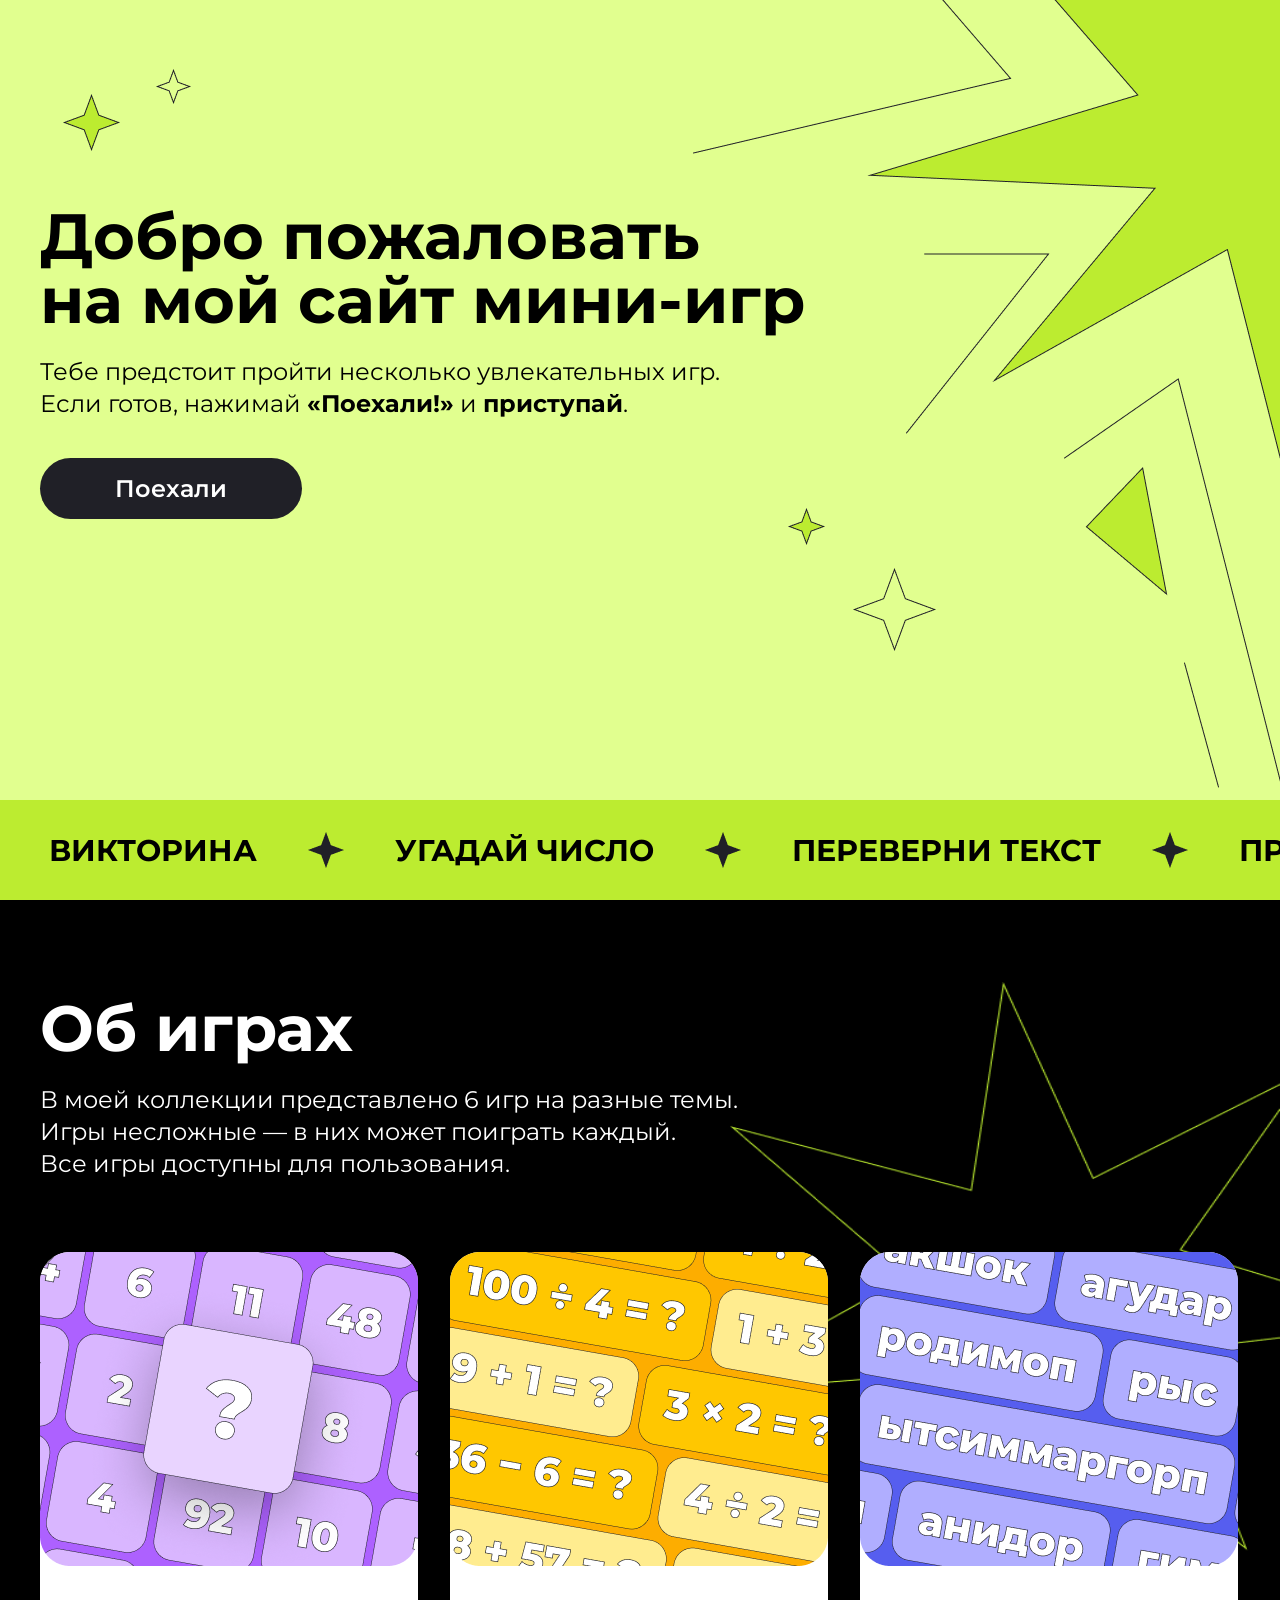
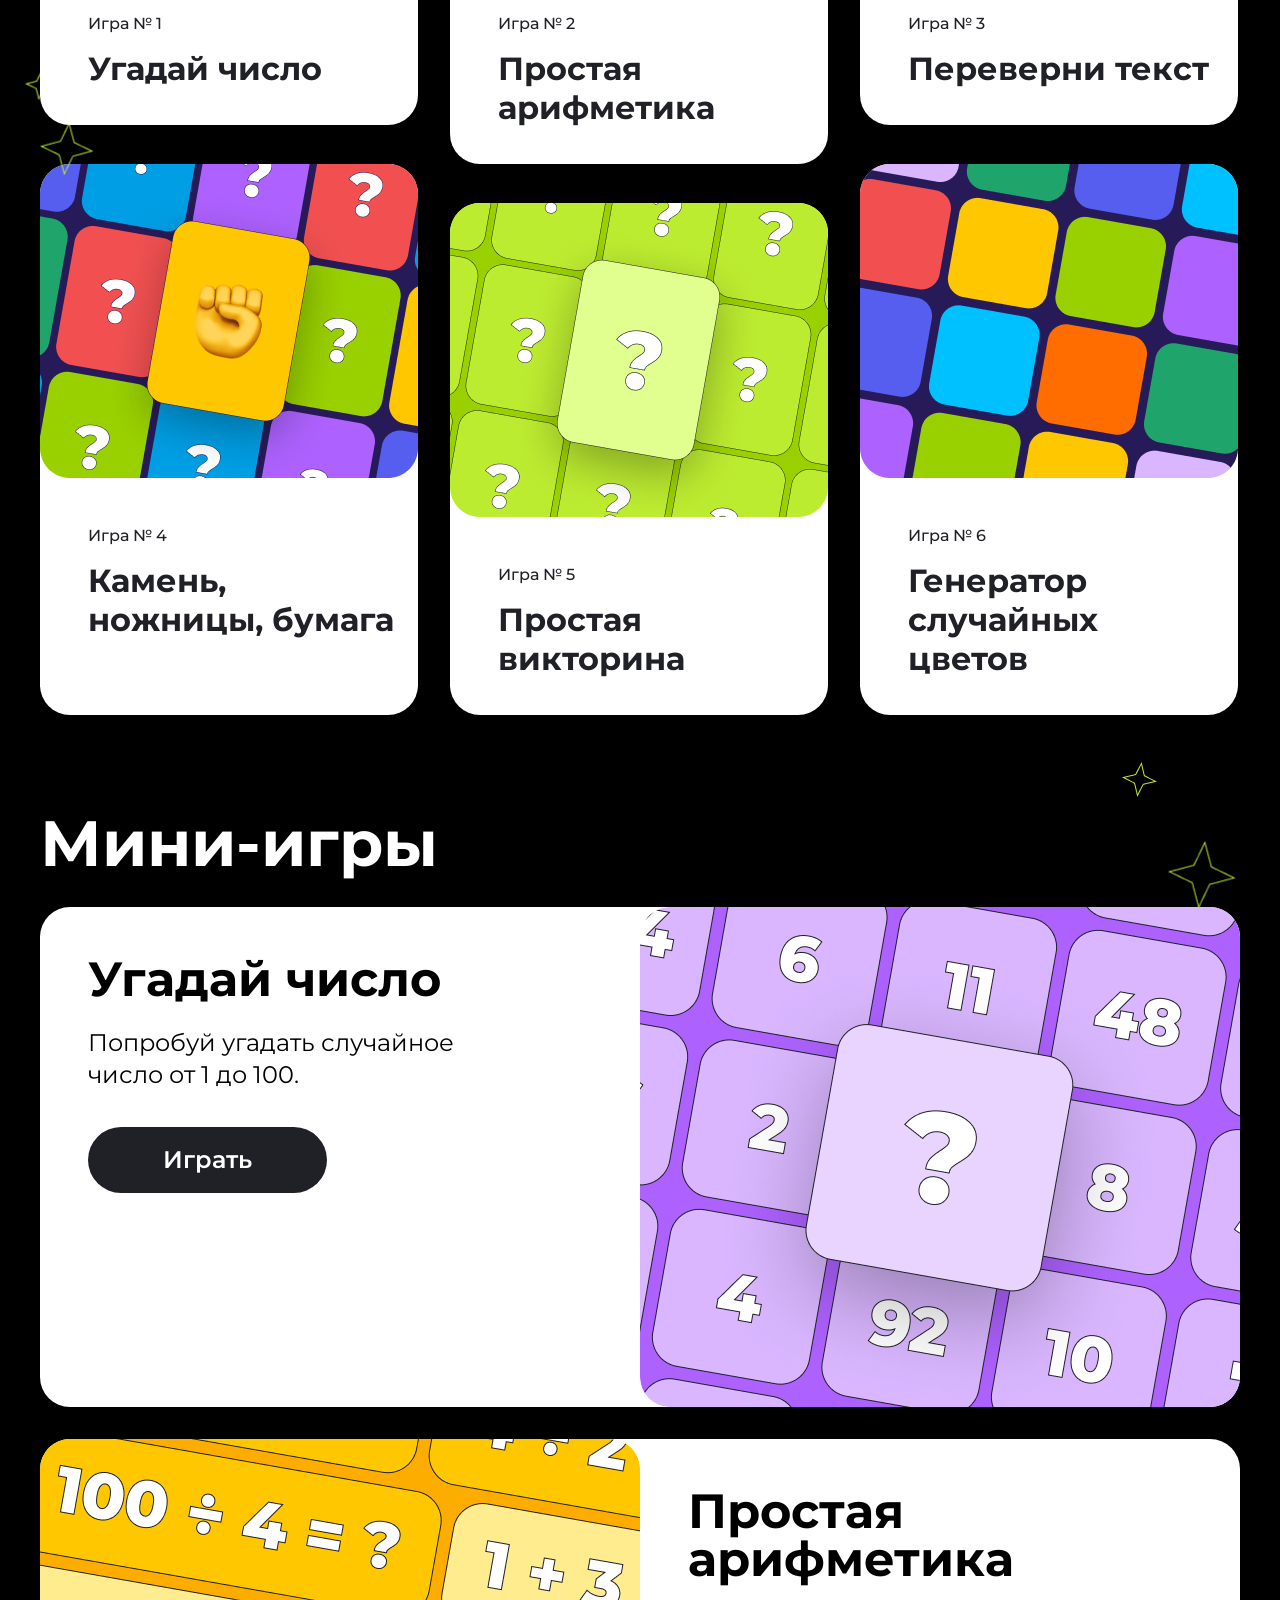
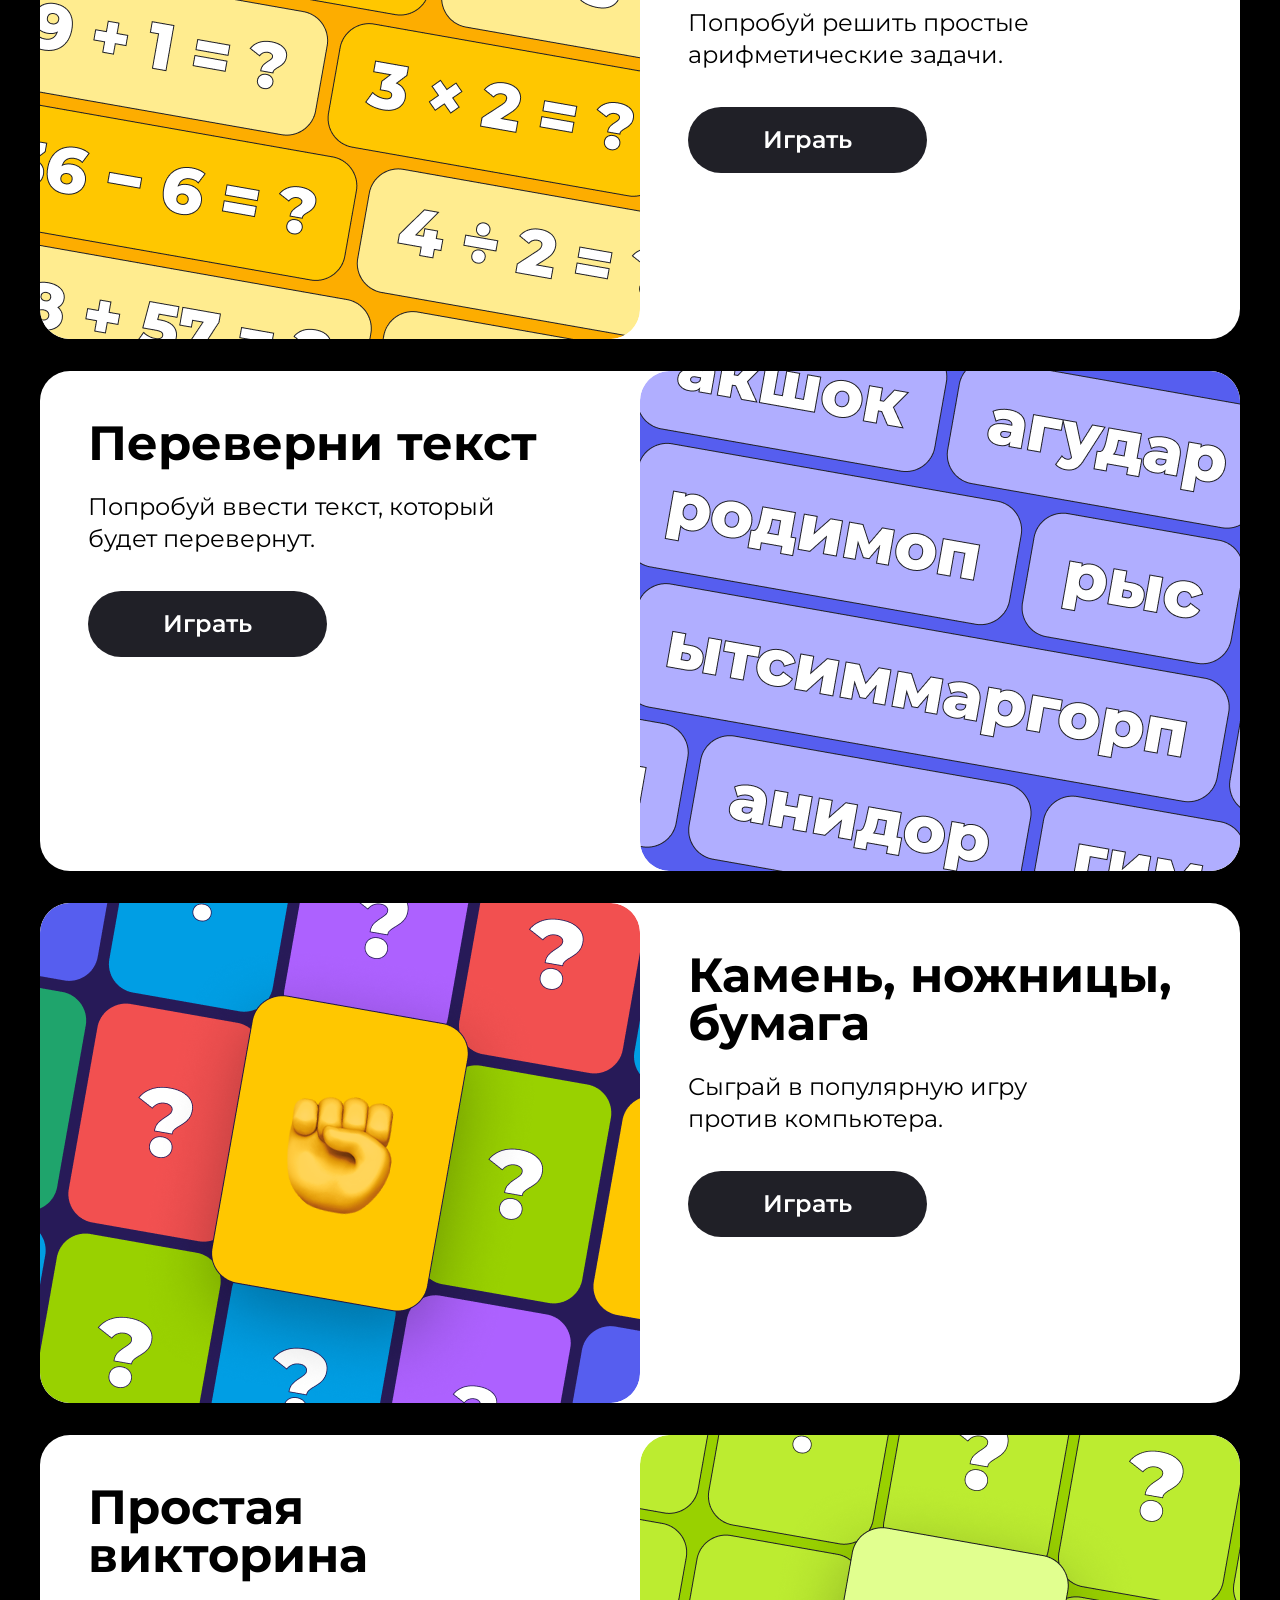
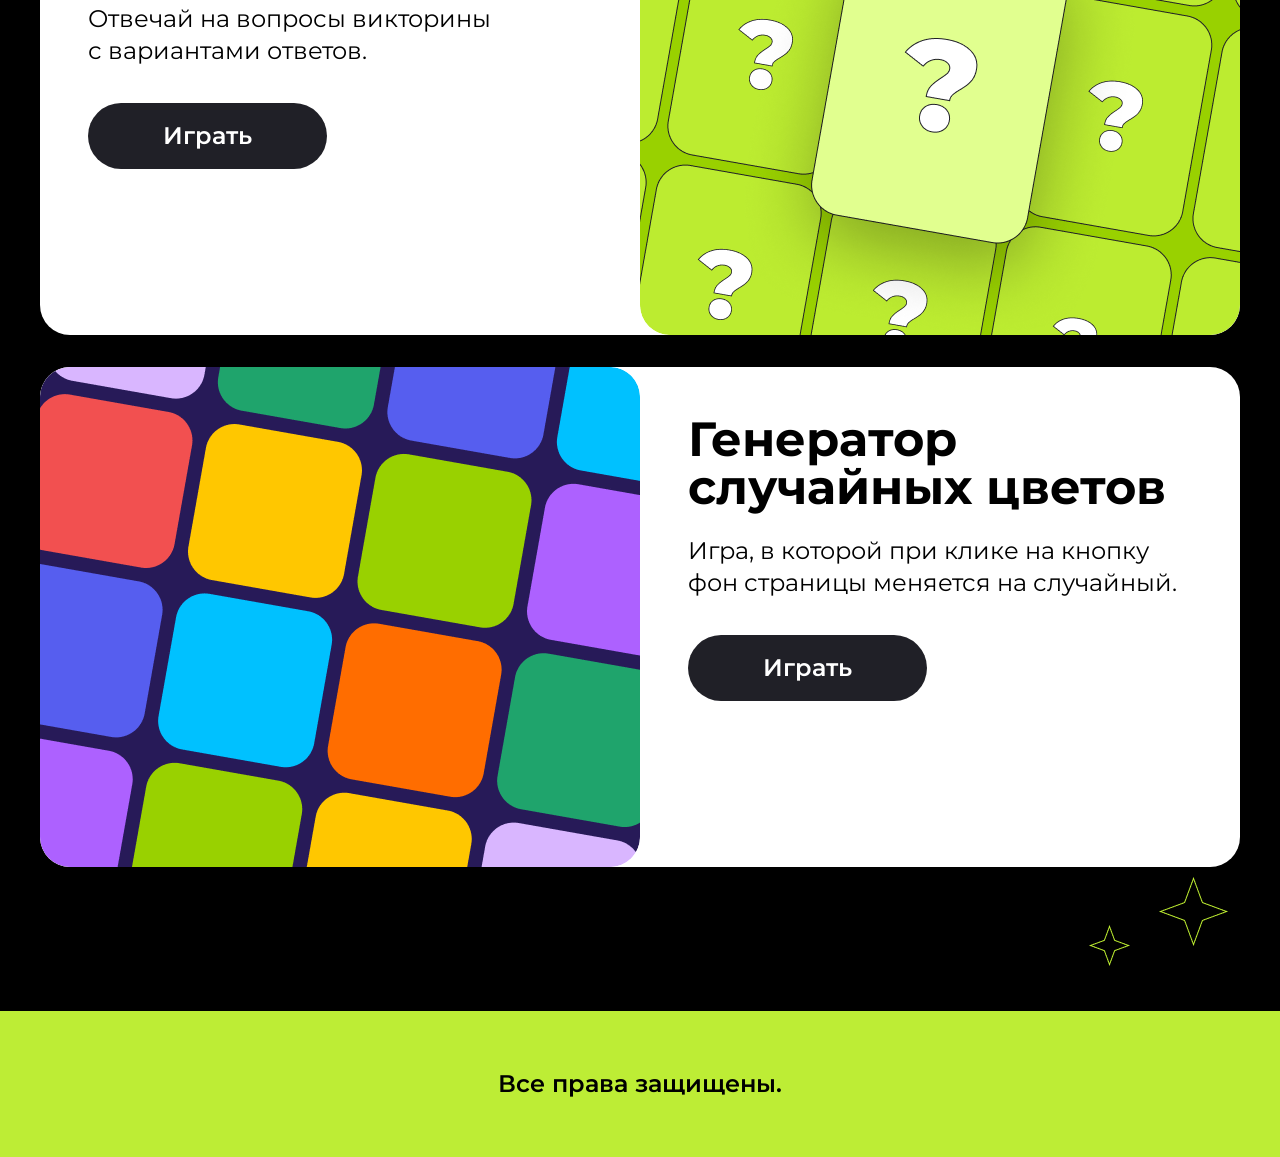
==== commit c00d619c: "Удалила все не нужное, добавила последнюю игру, добавила скрол" ====
--- a/index.html
+++ b/index.html
@@ -1,61 +1,60 @@
 <!DOCTYPE html>
 <html lang="ru">
 
-<head>
-	<meta charset="UTF-8">
-	<meta name="viewport" content="width=device-width, initial-scale=1.0">
-	<title>Главная страница</title>
-	<link rel="stylesheet" href="stile.css">
-	<link rel="preconnect" href="https://fonts.googleapis.com">
-	<link rel="preconnect" href="https://fonts.gstatic.com" crossorigin>
-	<link href="https://fonts.googleapis.com/css2?family=Montserrat:ital,wght@0,100..900;1,100..900&display=swap"
+	<head>
+		<meta charset="UTF-8">
+		<meta name="viewport" content="width=device-width, initial-scale=1.0">
+		<title>Главная страница</title>
+		<link rel="stylesheet" href="stile.css">
+		<link rel="preconnect" href="https://fonts.googleapis.com">
+		<link rel="preconnect" href="https://fonts.gstatic.com" crossorigin>
+		<link href="https://fonts.googleapis.com/css2?family=Montserrat:ital,wght@0,100..900;1,100..900&display=swap"
 		rel="stylesheet">
-</head>
+	</head>
 
-<body>
-	<header class="top center">
-		<img src="img/Group 1597880565.png" alt="star" class="vector">
-		<img src="img/Star 4.png" alt="star" class="star-for">
-		<img src="img/Star 5.png" alt="star" class="star-fife">
-		<img src="img/Star 2.png" alt="star" class="star-two">
-		<img src="img/Star 3.png" alt="star" class="star-free">
-		<img src="img/Vector1.png" alt="vector" class="vector-one">
-		<h1 class="title"> Добро пожаловать <br> на мой сайт мини-игр</h1>
-		<p class="header-text" >Тебе предстоит пройти несколько увлекательных игр.  Если готов, нажимай «Поехали!» и
-			приступай.
-		</p>
-		<a href="#smole-card_id" class="top-game">Поехали</a>
-	
+	<body>
+		<header class="top center">
+			<img src="img/Group .png" alt="star" class="vector">
+			<img src="img/Star for.png" alt="star" class="star-for">
+			<img src="img/Star fife.png" alt="star" class="star-fife">
+			<img src="img/Star two.png" alt="star" class="star-two">
+			<img src="img/Star three.png" alt="star" class="star-free">
+			<img src="img/Vector1.png" alt="vector" class="vector-one">
+			<h1 class="title"> Добро пожаловать <br> на мой сайт мини-игр</h1>
+			<p class="header-text" >Тебе предстоит пройти несколько увлекательных игр.  Если готов, нажимай <b>«Поехали!»</b> и
+			<b>приступай</b>.
+			</p>
+			<a href="#smole-card_id" class="top-game">Поехали</a>
+		</header> 
+
+		<div class="animation">
+       		<div class="scroll-content"> <p class="animation-text">ВИКТОРИНА</p>
+		  		<img src="img/Starblack.png" alt="star" class="animation-star">
+		  		<p class="animation-text">УГАДАЙ ЧИСЛО</p>
+		  		<img src="img/Starblack.png" alt="star" class="animation-star">
+		  		<p class="animation-text">ПЕРЕВЕРНИ ТЕКСТ</p>
+		  		<img src="img/Starblack.png" alt="star" class="animation-star">
+		  		<p class="animation-text">ПРОСТАЯ АРИФМЕТИКА</p>
+		  		<img src="img/Starblack.png" alt="star" class="animation-star">
+		  		<p class="animation-text">КАМЕНЬ, НОЖНИЦЫ, БУМАГА</p>
+		  		<img src="img/Starblack.png" alt="star" class="animation-star">
+		  		<p class="animation-text">ГЕНЕРАТОР СЛУЧАЙНЫХ ЦВЕТОВ</p>
+		  		<img src="img/Starblack.png" alt="star" class="animation-star"> 
+			</div>
 		
-	</header> 
+		</div>
+		<section class="smole-card center" id="smole-card_id">
+			<img src="img/Star one.png" alt="star" class="star-one">
+			<img src="img/Star eleven.png" alt="star" class="star-eleven">
+			<img src="img/Star twelve.png" alt="star" class="star-twelve">
 
-	<!--<div class="animation center">
-
-		<p class="animation-text">Викторина</p>
-		<img src="img/Starblack.png" alt="star" class="animation-star">
-		<p class="animation-text">угадай число</p>
-		<img src="img/Starblack.png" alt="star" class="animation-star">
-		<p class="animation-text">Переверни текст</p>
-		<img src="img/Starblack.png" alt="star" class="animation-star">
-		<p class="animation-text">Простая арифметика</p>
-		<img src="img/Starblack.png" alt="star" class="animation-star">
-		<p class="animation-text">Камень, ножницы, бумага</p>
-		<img src="img/Starblack.png" alt="star" class="animation-star">
-		<p class="animation-text">Генератор случайных цветов</p>
-		<img src="img/Starblack.png" alt="star" class="animation-star">*/
-	</div>-->
-	<section class="smole-card center" id="smole-card_id">
-		<img src="img/Star 1.png" alt="star" class="star-one">
-		<img src="img/Star 11.png" alt="star" class="star-eleven">
-		<img src="img/Star 12.png" alt="star" class="star-twelve">
-
-		<p class="card-header about-game"> Об играх</p>
-		<p class="smole-card__text"> В моей коллекции представлено 6 игр на разные темы.<br> Игры несложные — в них	может
+			<p class="card-header about-game"> Об играх</p>
+			<p class="smole-card__text"> В моей коллекции представлено 6 игр на разные темы.<br> Игры несложные — в них	может
 		поиграть каждый.<br>
-		Все игры доступны для пользования.</p>
-		<div class="card-game">  
-			<div class="up">
-				<a href="#first-game_id" class="game-box">
+			Все игры доступны для пользования.</p>
+			<div class="card-game">  
+				<div class="up">
+				 <a href="#first-game_id" class="game-box">
 					<div class="box-cub first-game" >
 						<img src="img/card1.png" alt="game" class="img-box">
 						<div class="box-game">
@@ -64,9 +63,9 @@
 						</div>
 
 					</div>
-				</a>
+				 </a>
 			
-				<a href="#second-game_id" class="game-box">
+				 <a href="#second-game_id" class="game-box">
 					<div class="box-cub second-game">
 						<img src="img/card2.png" alt="game" class="img-box">
 						<div class="box-game">
@@ -75,9 +74,9 @@
 						</div>
 
 					</div>
-				</a>
+				 </a>
 			
-				<a href="#third-game_id" class="game-box">
+				 <a href="#third-game_id" class="game-box">
 				<div class="box-cub third-game"  >
 					<img src="img/card3.png" alt="game" class="img-box">
 					<div class="box-game">
@@ -86,11 +85,10 @@
 				
 					</div>
 				</div>
-				</a>
-			
-			</div>
-			<div class="doWn">
-				<a href="#fourth-game_id" class="game-box">
+				 </a>
+				</div>
+				<div class="doWn">
+					<a href="#fourth-game_id" class="game-box">
 				<div class="box-cub fourth-game" >
 					<img src="img/card4.png" alt="game" class="img-box" >
 					<div class="box-game">
@@ -98,8 +96,8 @@
 						<p class="game-name">Камень, ножницы, бумага</p>
 					</div>
 				</div>
-				</a>
-				<a href="#fifth-game_id" class="game-box">
+					</a>
+					<a href="#fifth-game_id" class="game-box">
 				<div class="box-cub fifth-game" >
 					<img src="img/card5.png" alt="game" class="img-box">
 					<div class="box-game">
@@ -108,8 +106,8 @@
 				
 					</div>
 				</div>
-				</a>
-				<a href="#sixth-game_id" class="game-box">	
+					</a>
+					<a href="#sixth-game_id" class="game-box">	
 				<div class="box-cub sixth-game" >
 					<img src="img/card6.png" alt="game" class="img-box">
 					<div class="box-game">
@@ -119,82 +117,76 @@
 					</div>
 
 				</div>
-				</a>
-			
-			</div> 
-		</div>
-		
+					</a>
+				</div> 
+			</div>
+		</section>
 
-	</section>
-
-	<section class="big-card center">
-		<img src="img/Star 6.png" alt="star" class="star-six">
-		<img src="img/Star 7.png" alt="star" class="star-seven">
-		<img src="img/Star 8.png" alt="star" class="star-eight">
-		<img src="img/Star 10.png" alt="star" class="star-ten">
-		<p class="card-header">Мини-игры</p>
-		<div class="box-full">
-			<img src="img/cardbig1.png" alt="game" class="card-img">
-			<div class="card-content">
-				<p class="box-name">Угадай число</p>
-				<p class="box-text">Попробуй угадать случайное <br> число от 1 до 100.</p>
-				<a href="#" class="card-play"id="first-game_id">Играть</a>
+		<section class="big-card center">
+			<img src="img/Star six.png" alt="star" class="star-six">
+			<img src="img/Star seven.png" alt="star" class="star-seven">
+			<img src="img/Star eight.png" alt="star" class="star-eight">
+			<img src="img/Star ten.png" alt="star" class="star-ten">
+			<p class="card-header">Мини-игры</p>
+			<div class="box-full">
+				<img src="img/cardbig1.png" alt="game" class="card-img">
+				<div class="card-content">
+					<p class="box-name">Угадай число</p>
+					<p class="box-text">Попробуй угадать случайное <br> число от 1 до 100.</p>
+					<a href="hw5/index5.html" class="card-play"id="first-game_id">Играть</a>
 			</div>
 
-		</div>
-		<div class="box-full big-box">
-			<img src="img/cardbig2.png" alt="game" class="card-img">
-			<div class="card-content">
-				<p class="box-name">Простая арифметика</p>
-				<p class="box-text">Попробуй решить простые арифметические задачи.</p>
-				<a href="#" class="card-play" id="second-game_id">Играть</a>
+			</div>
+			<div class="box-full big-box">
+				<img src="img/cardbig2.png" alt="game" class="card-img">
+				<div class="card-content">
+					<p class="box-name">Простая арифметика</p>
+					<p class="box-text">Попробуй решить простые арифметические задачи.</p>
+					<a href="hw6/index6.html" class="card-play" id="second-game_id">Играть</a>
 			</div>
 
-		</div>
-		<div class="box-full ">
-			<img src="img/cardbig3.png" alt="game" class="card-img">
-			<div class="card-content">
-				<p class="box-name">Переверни текст</p>
-				<p class="box-text">Попробуй ввести текст, который <br> будет перевернут.</p>
-				<a href="#" class="card-play" id="third-game_id">Играть</a>
+			</div>
+			<div class="box-full ">
+				<img src="img/cardbig3.png" alt="game" class="card-img">
+			 	<div class="card-content">
+					<p class="box-name">Переверни текст</p>
+					<p class="box-text">Попробуй ввести текст, который <br> будет перевернут.</p>
+					<a href="hw7/index7.html" class="card-play" id="third-game_id">Играть</a>
 			</div>
 
-		</div>
-
-		<div class="box-full big-box">
-			<img src="img/cardbig4.png" alt="game" class="card-img">
-			<div class="card-content">
-				<p class="box-name">Камень, ножницы, бумага</p>
-				<p class="box-text">Сыграй в популярную игру <br> против компьютера.</p>
-				<a href="#" class="card-play" id="fourth-game_id">Играть</a>
 			</div>
 
-		</div>
-		<div class="box-full">
-			<img src="img/cardbig5.png" alt="game" class="card-img">
-
-			<div class="card-content">
-				<p class="box-name">Простая викторина</p>
-				<p class="box-text">Отвечай на вопросы викторины <br> с вариантами ответов.</p>
-				<a href="#" class="card-play" id="fifth-game_id">Играть</a>
+			<div class="box-full big-box">
+				<img src="img/cardbig4.png" alt="game" class="card-img">
+				<div class="card-content">
+					<p class="box-name">Камень, ножницы, бумага</p>
+					<p class="box-text">Сыграй в популярную игру <br> против компьютера.</p>
+					<a href="hw9/index9.html" class="card-play" id="fourth-game_id">Играть</a>
+				</div>
 			</div>
-		</div>
-		<div class="box-full big-box">
-			<img src="img/cardbig6.png" alt="game" class="card-img">
-			<div class="card-content">
-				<p class="box-name">Генератор случайных цветов</p>
-				<p class="box-text">Игра, в которой при клике на кнопку фон страницы меняется на случайный.</p>
-				<a href="#" class="card-play" id="sixth-game_id">Играть</a>
+			<div class="box-full">
+				<img src="img/cardbig5.png" alt="game" class="card-img">
+				<div class="card-content">
+					<p class="box-name">Простая викторина</p>
+					<p class="box-text">Отвечай на вопросы викторины <br> с вариантами ответов.</p>
+					<a href="hw8/index8.html" class="card-play" id="fifth-game_id">Играть</a>
+				</div>
 			</div>
-
-		</div>
-	</section>
-	<footer class="footer">
-		<p class="footer-text">
+			<div class="box-full big-box">
+				<img src="img/cardbig6.png" alt="game" class="card-img">
+				<div class="card-content">
+					<p class="box-name">Генератор случайных цветов</p>
+					<p class="box-text">Игра, в которой при клике на кнопку фон страницы меняется на случайный.</p>
+					<a href="hw10/index10.html" class="card-play" id="sixth-game_id">Играть</a>
+				</div>
+			</div>
+		</section>
+		<footer class="footer">
+			<p class="footer-text">
 			Все права защищены.
-		</p>
-	</footer>
-<script src="java.js"></script>
-</body>
+			</p>
+		</footer>
+		<script src="java.js"></script>
+	</body>
 
 </html>
--- a/stile.css
+++ b/stile.css
@@ -11,7 +11,52 @@
 	font-family: "montserrat", sans-serif;
 
 }
-
+.animation{
+	width: 94%;
+	overflow: hidden;
+	display: flex;
+	background-color: #BCEC30;
+	top: 710px;
+	left: -30px;
+	border-width: 1px;
+	padding-top: 27px;
+	padding-right: 49px;
+	padding-bottom: 27px;
+	padding-left: 49px;
+	gap: 10px;
+}
+.scroll-content {
+  display: flex;
+  align-items: center;
+  gap: 51px; 
+  padding: 5px 0;
+  animation: scroll-left 12s linear infinite;
+  white-space: nowrap; 
+}
+@keyframes scroll-left {
+  0% {
+    transform: translateX(0);
+  }
+  100% {
+    transform: translateX(-100%); 
+  }
+}
+
+.animation-text{
+	font-family: Montserrat;
+	font-weight: 700;
+	font-style: Bold;
+	font-size: 30px;
+	line-height: 110%;
+	letter-spacing: 4%;
+	vertical-align: middle;
+	text-transform: uppercase;
+
+}
+.animation-star{
+	width: 36px;
+	height: 36px;
+}
 a,
 input,
 button,
@@ -90,27 +135,6 @@
 
 }
 
-/*.animation{display: flex;
-	gap:51px;
-background-color:#BCEC30;
-border-width: 1px;
-opacity: 1;
-padding-top: 27px;
-padding-bottom: 27px;
-}
-.animation-star{
-width: 35px;
-height: 35px;
-}
-.animation-text{
-font-family: Montserrat;
-font-weight: 700;
-font-style: Bold;
-font-size: 30px;
-letter-spacing: 4%;
-vertical-align: middle;
-text-transform: uppercase;
-}*/
 .smole-card{
 	position: relative;
 	background-color:black;
@@ -257,7 +281,8 @@
 	vertical-align: middle;
 }
 
-.box-game{padding-left: 48px;
+.box-game{
+	padding-left: 48px;
     display: flex;
     width: 306px;
     flex-direction: column;
@@ -313,13 +338,13 @@
 
 }
 .card-img{
-	width: 600;
-	height: 500;
+	
 	opacity: 1;
 	border-radius: 30px;
 
 }
 .box-full{
+	width: 100%;
 	display: flex;
     background-color: #FFFFFF;
     border-radius: 30px;
@@ -413,20 +438,63 @@
 		position: relative;
 		
 	}
-	
+	.animation{
+	width: 95%;
+	overflow: hidden;
+	display: flex;
+	background-color: #BCEC30;
+	top: 649px;
+	left: -30px;
+	border-width: 1px;
+	padding-top: 26px;
+	padding-right: 24px;
+	padding-bottom: 16px;
+	padding-left: 24px;
+	gap: 6px;
+}
+.scroll-content {
+  display: flex;
+  align-items: center;
+  font-size: 16px;
+  gap: 51px; 
+  padding: 5px 0;
+  animation: scroll-left 12s linear infinite;
+  white-space: nowrap; 
+}
+@keyframes scroll-left {
+  0% {
+    transform: translateX(0);
+  }
+  100% {
+    transform: translateX(-100%); 
+  }
+}
 	.box-full {
-    	width: 100%;
+    	display: flex;
+        width: 100%;
+        justify-content: space-between;
    	 	
 	}
-
+  .card-content{
+	padding: 48px 30px;
+   }
 	.card-game {
-    display: flex;
-    gap: 32px;
-    row-gap: 0;
-	z-index: 1;
-
-	}
-	
+      display: flex;
+      gap: 32px;
+      row-gap: 0;
+	  z-index: 1;
+	}
+    .box-name {
+        width: 100%;
+        font-family: Montserrat;
+        font-weight: 700;
+        font-style: Bold;
+        font-size: 32px;
+        line-height: 40px;
+        letter-spacing: 0px;
+        vertical-align: middle;
+        padding-bottom: 16px;
+    }
 	.vector {
 		width: 400px;
 		height: 400px;
@@ -494,7 +562,37 @@
 
 
 @media (max-width: 767px){
-
+.animation{
+	width: 87%;
+	overflow: hidden;
+	display: flex;
+	background-color: #BCEC30;
+	top: 649px;
+	left: -30px;
+	border-width: 1px;
+	padding-top: 26px;
+	padding-right: 24px;
+	padding-bottom: 16px;
+	padding-left: 24px;
+	gap: 6px;
+}
+.scroll-content {
+  display: flex;
+  align-items: center;
+  font-size: 16px;
+  gap: 51px; 
+  padding: 5px 0;
+  animation: scroll-left 12s linear infinite;
+  white-space: nowrap; 
+}
+@keyframes scroll-left {
+  0% {
+    transform: translateX(0);
+  }
+  100% {
+    transform: translateX(-100%); 
+  }
+}
 	.center {
    	 padding-left: 16px;
    	 padding-right: 16px;
@@ -525,6 +623,7 @@
 		vertical-align: middle;
 		margin-bottom: 52px;
 	 }
+	 
     .top-game{
 		margin-left:24px;
 		padding: 16px 103px;
